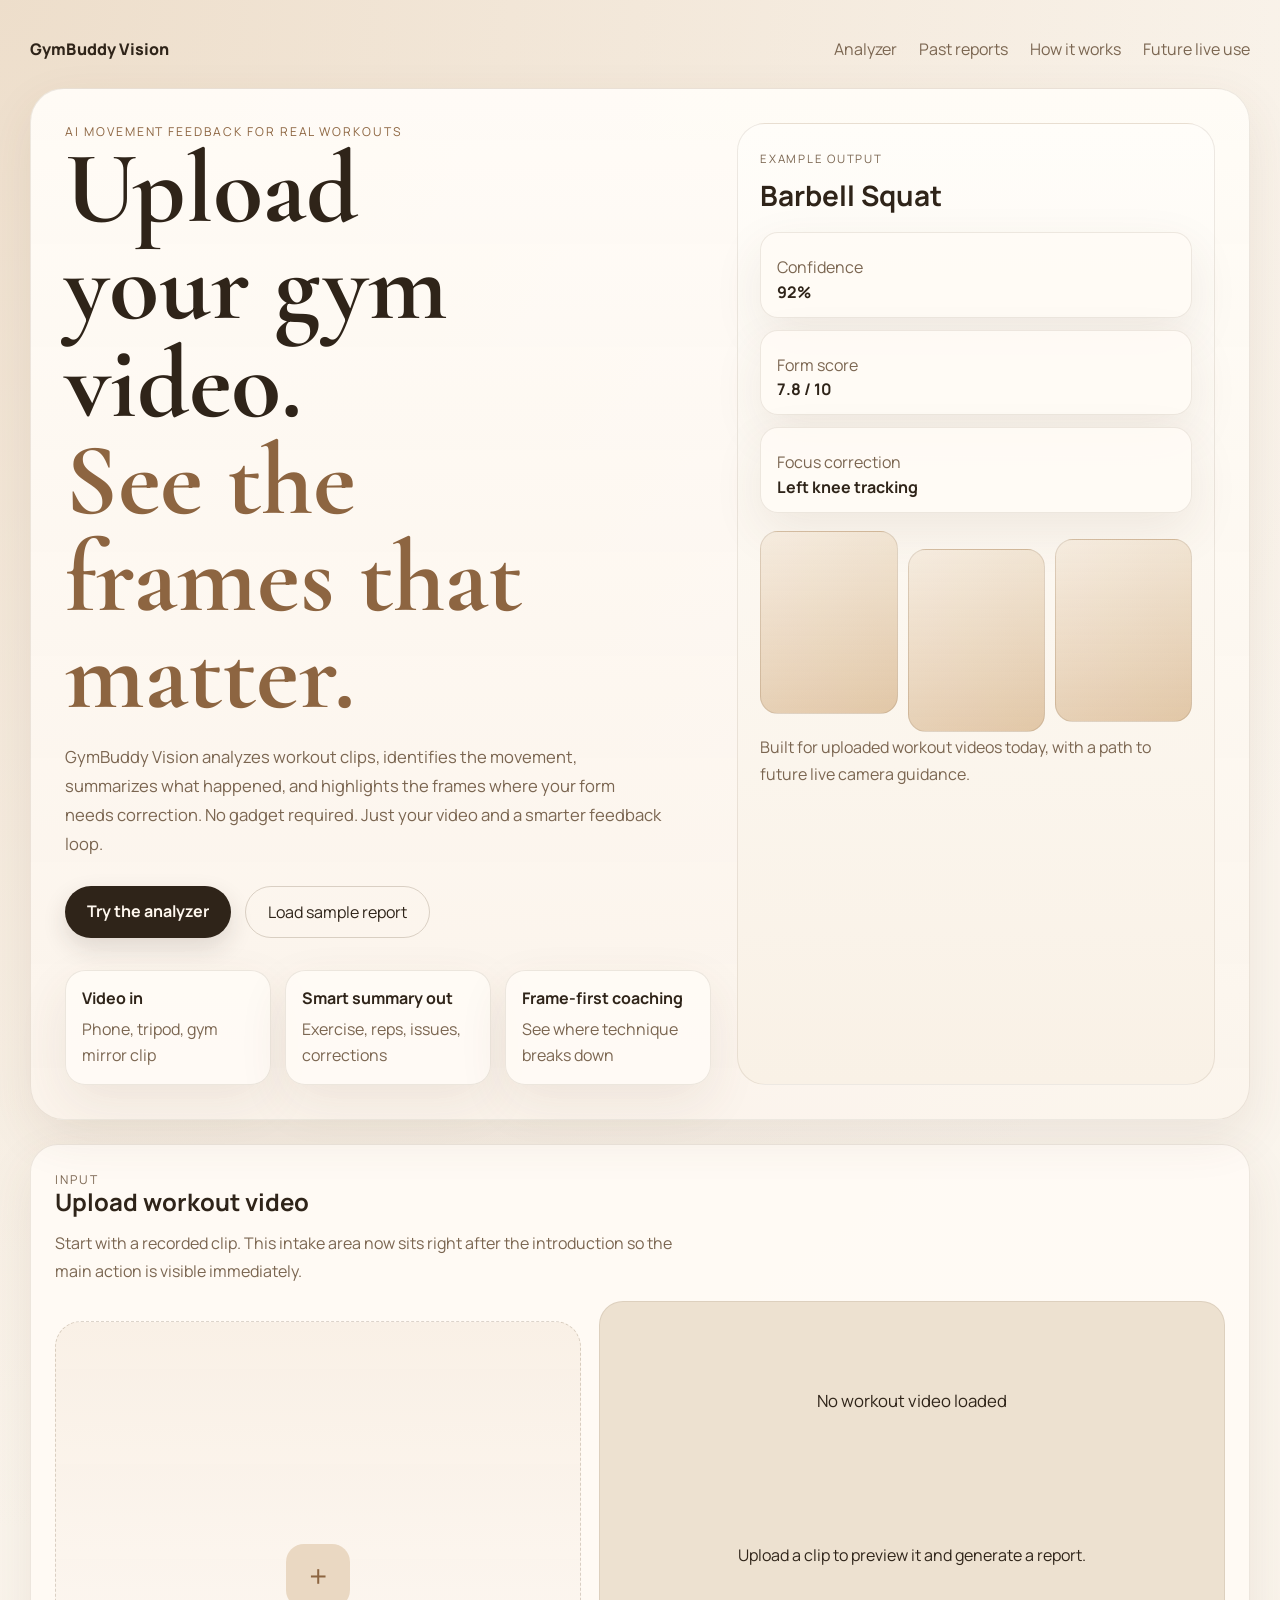
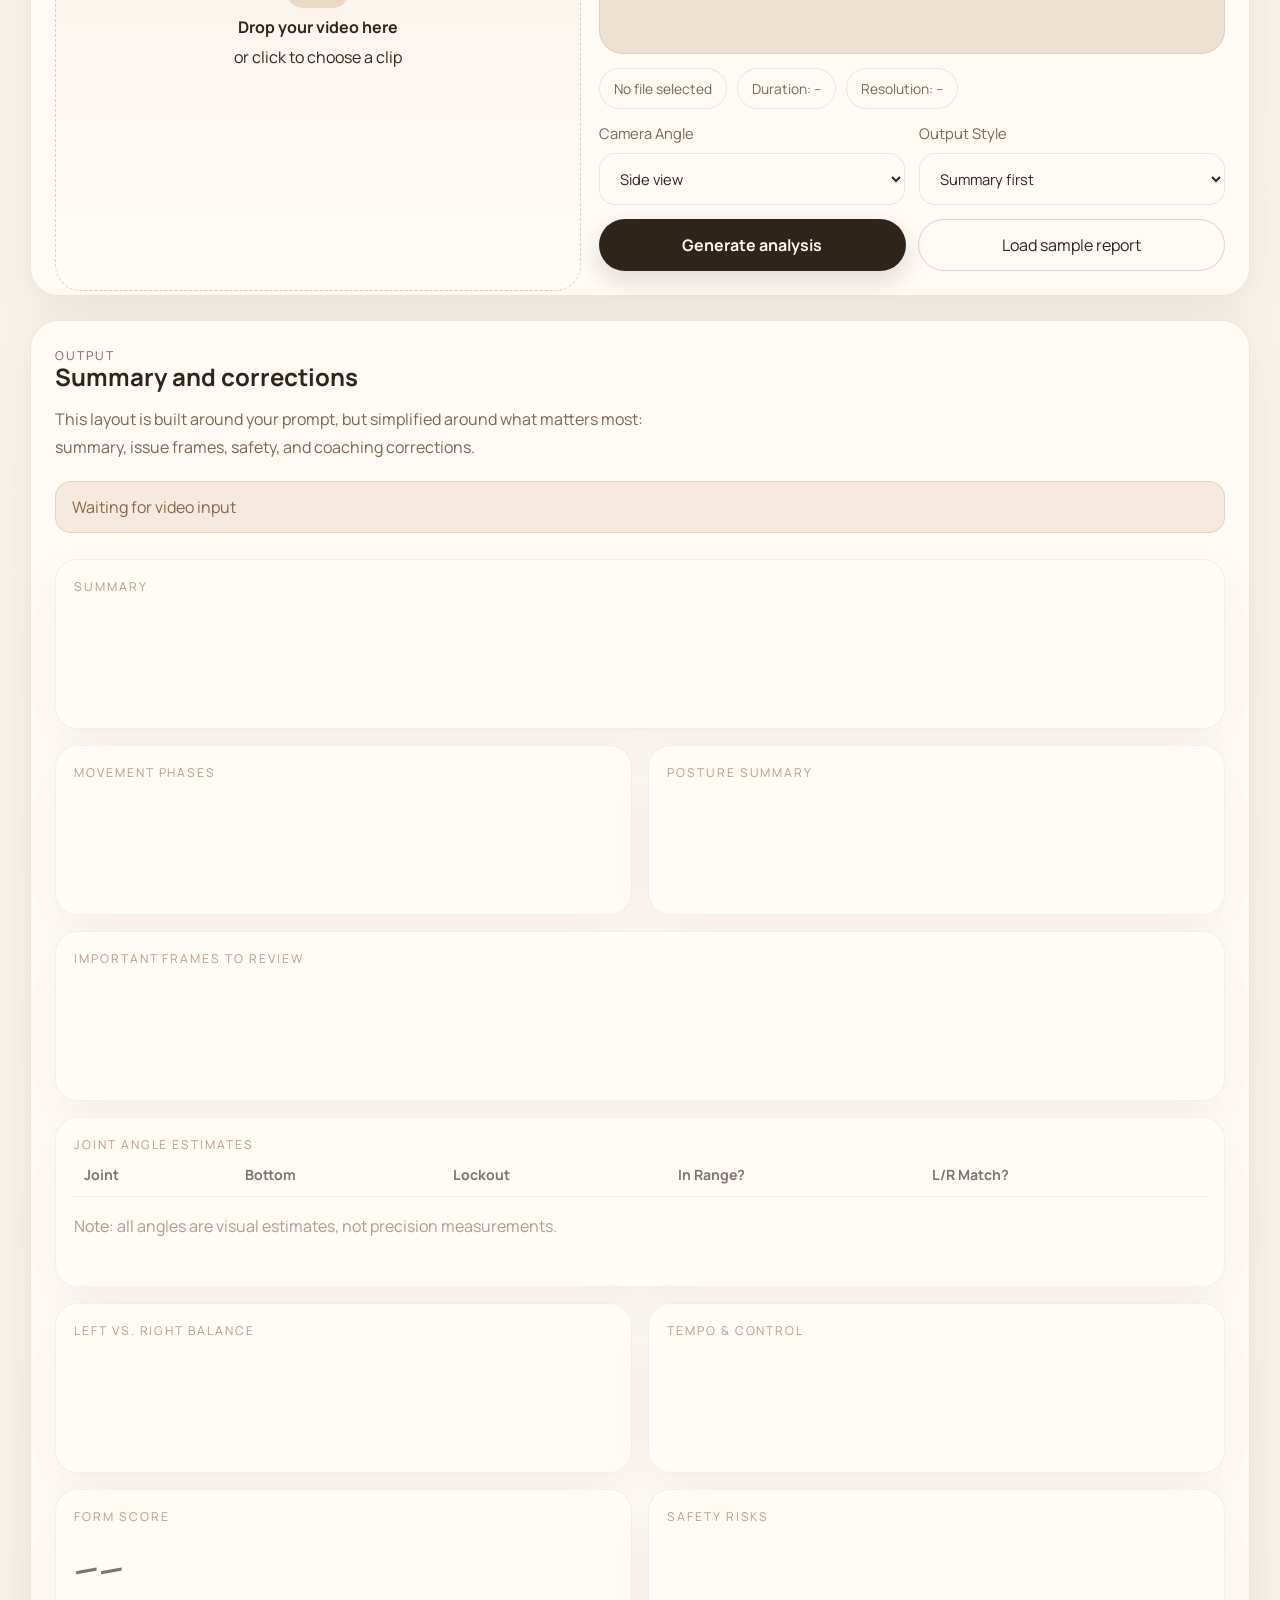
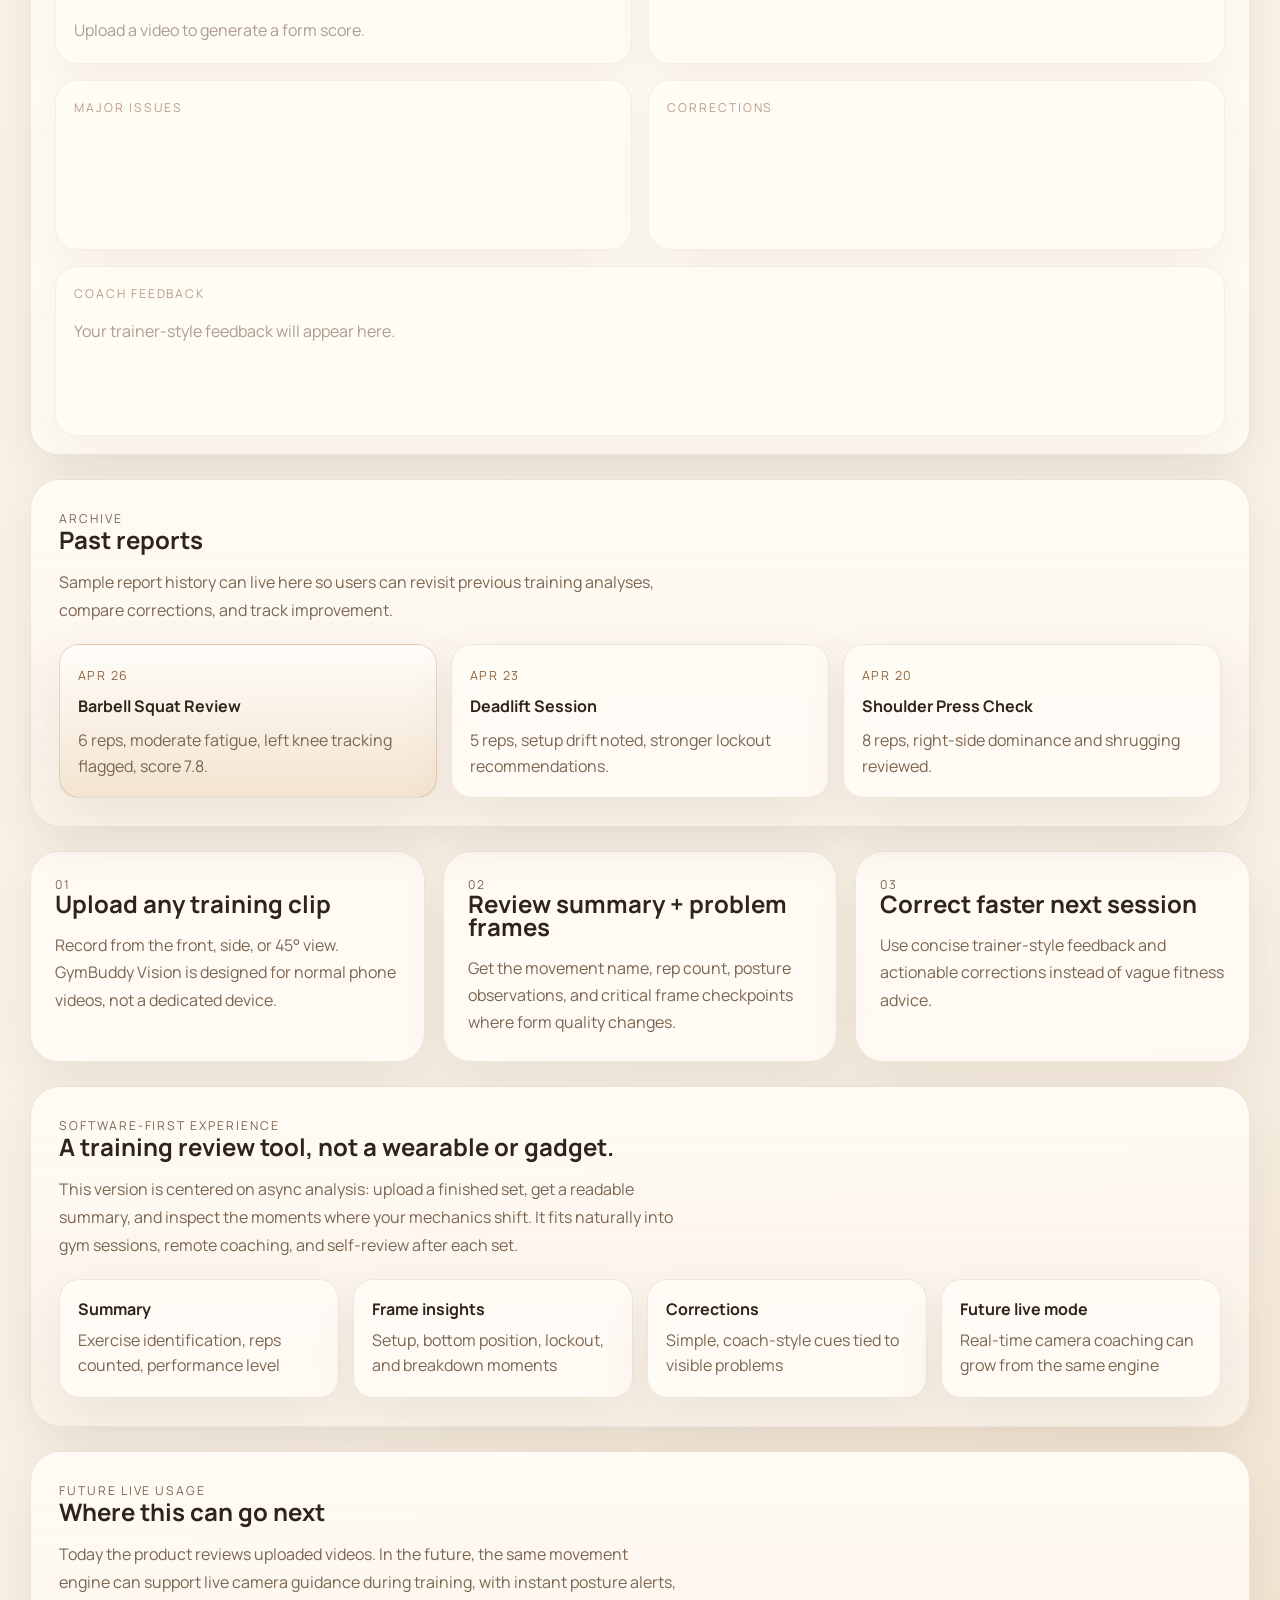
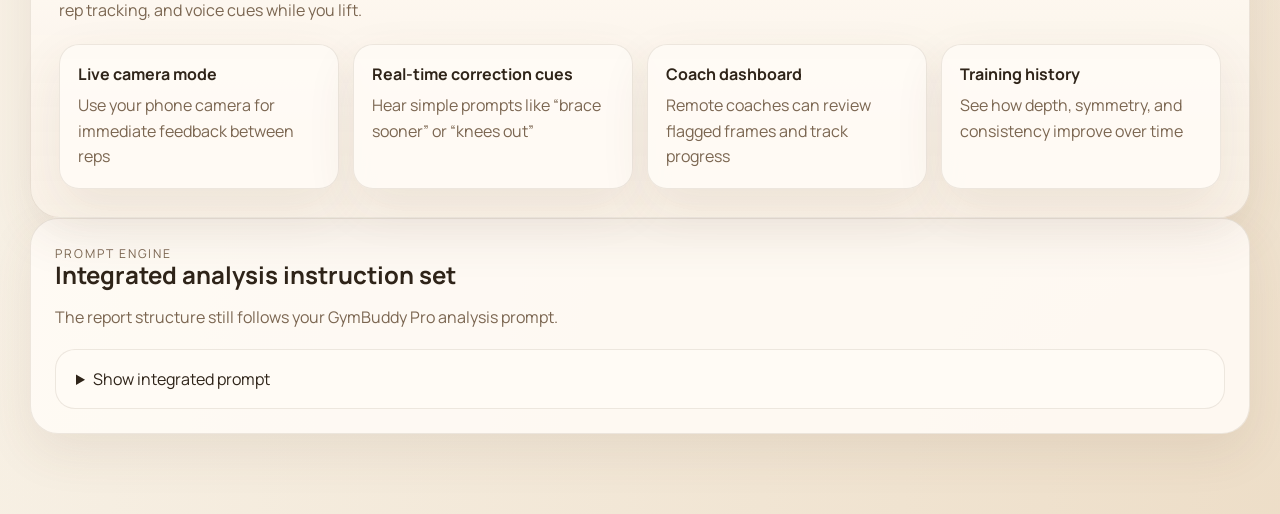
==== index.html @ aee78339 "Build GymBuddy Vision upload and analysis app" ====
<!DOCTYPE html>
<html lang="en">
  <head>
    <meta charset="UTF-8" />
    <meta name="viewport" content="width=device-width, initial-scale=1.0" />
    <title>GymBuddy Vision</title>
    <link rel="preconnect" href="https://fonts.googleapis.com" />
    <link rel="preconnect" href="https://fonts.gstatic.com" crossorigin />
    <link
      href="https://fonts.googleapis.com/css2?family=Manrope:wght@400;500;700;800&family=Cormorant+Garamond:wght@500;600;700&display=swap"
      rel="stylesheet"
    />
    <link rel="stylesheet" href="./styles.css" />
  </head>
  <body>
    <div class="site-shell">
      <header class="topbar">
        <div class="brand-mark">GymBuddy Vision</div>
        <nav class="topnav">
          <a href="#analyzer">Analyzer</a>
          <a href="#past-reports">Past reports</a>
          <a href="#how-it-works">How it works</a>
          <a href="#future-live">Future live use</a>
        </nav>
      </header>

      <main>
        <section class="hero">
          <div class="hero-copy">
            <p class="eyebrow">AI movement feedback for real workouts</p>
            <h1>
              Upload your gym video.
              <span>See the frames that matter.</span>
            </h1>
            <p class="hero-text">
              GymBuddy Vision analyzes workout clips, identifies the movement,
              summarizes what happened, and highlights the frames where your
              form needs correction. No gadget required. Just your video and a
              smarter feedback loop.
            </p>
            <div class="hero-actions">
              <a class="primary-link" href="#analyzer">Try the analyzer</a>
              <a class="secondary-button" id="load-demo" href="#past-reports">
                Load sample report
              </a>
            </div>
            <div class="hero-points">
              <div>
                <strong>Video in</strong>
                <span>Phone, tripod, gym mirror clip</span>
              </div>
              <div>
                <strong>Smart summary out</strong>
                <span>Exercise, reps, issues, corrections</span>
              </div>
              <div>
                <strong>Frame-first coaching</strong>
                <span>See where technique breaks down</span>
              </div>
            </div>
          </div>

          <aside class="hero-card">
            <div class="hero-card-head">
              <span>Example output</span>
              <strong id="hero-exercise">Barbell Squat</strong>
            </div>
            <div class="hero-stack">
              <article>
                <span>Confidence</span>
                <strong id="hero-confidence">92%</strong>
              </article>
              <article>
                <span>Form score</span>
                <strong>7.8 / 10</strong>
              </article>
              <article>
                <span>Focus correction</span>
                <strong>Left knee tracking</strong>
              </article>
            </div>
            <div class="hero-visual">
              <div class="visual-frame frame-a"></div>
              <div class="visual-frame frame-b"></div>
              <div class="visual-frame frame-c"></div>
            </div>
            <p class="hero-card-note">
              Built for uploaded workout videos today, with a path to future
              live camera guidance.
            </p>
          </aside>
        </section>

        <section class="analyzer-grid" id="analyzer">
          <section class="panel upload-panel">
            <div class="panel-heading">
              <p class="section-tag">Input</p>
              <h2>Upload workout video</h2>
              <p>
                Start with a recorded clip. This intake area now sits right
                after the introduction so the main action is visible
                immediately.
              </p>
            </div>

            <div class="intake-row">
              <label class="upload-dropzone" for="video-input">
                <input id="video-input" type="file" accept="video/*" />
                <span class="upload-icon">+</span>
                <strong>Drop your video here</strong>
                <span>or click to choose a clip</span>
              </label>

              <div class="intake-side">
                <div class="preview-shell">
                  <video id="video-preview" controls playsinline></video>
                  <div class="preview-empty" id="preview-empty">
                    <p>No workout video loaded</p>
                    <span>Upload a clip to preview it and generate a report.</span>
                  </div>
                </div>

                <div class="meta-strip" id="video-meta">
                  <span>No file selected</span>
                  <span>Duration: --</span>
                  <span>Resolution: --</span>
                </div>

                <div class="input-grid">
                  <label>
                    Camera Angle
                    <select id="camera-angle">
                      <option value="side">Side view</option>
                      <option value="front">Front view</option>
                      <option value="three-quarter">45° view</option>
                    </select>
                  </label>
                  <label>
                    Output Style
                    <select id="training-goal">
                      <option value="summary">Summary first</option>
                      <option value="correction">Correction focused</option>
                      <option value="coach">Coach feedback</option>
                      <option value="rehab">Safe movement review</option>
                    </select>
                  </label>
                </div>

                <div class="action-row">
                  <button id="analyze-btn" class="primary-button" type="button">
                    Generate analysis
                  </button>
                  <a class="secondary-button action-link" href="#past-reports" id="sample-report-btn">
                    Load sample report
                  </a>
                </div>
              </div>
            </div>
          </section>

          <section class="panel output-panel">
            <div class="panel-heading">
              <p class="section-tag">Output</p>
              <h2>Summary and corrections</h2>
              <p>
                This layout is built around your prompt, but simplified around
                what matters most: summary, issue frames, safety, and coaching
                corrections.
              </p>
            </div>

            <div class="status-strip" id="status-strip">
              Waiting for video input
            </div>

            <div class="report-grid">
              <article class="report-card report-summary">
                <div class="report-label">Summary</div>
                <pre id="report-summary" class="report-pre"></pre>
              </article>

              <article class="report-card">
                <div class="report-label">Movement Phases</div>
                <ul id="movement-phases" class="report-list"></ul>
              </article>

              <article class="report-card">
                <div class="report-label">Posture Summary</div>
                <ul id="posture-summary" class="report-list"></ul>
              </article>

              <article class="report-card wide-card">
                <div class="report-label">Important Frames to Review</div>
                <div class="frame-grid" id="frame-grid"></div>
              </article>

              <article class="report-card wide-card">
                <div class="report-label">Joint Angle Estimates</div>
                <div class="table-wrap">
                  <table>
                    <thead>
                      <tr>
                        <th>Joint</th>
                        <th>Bottom</th>
                        <th>Lockout</th>
                        <th>In Range?</th>
                        <th>L/R Match?</th>
                      </tr>
                    </thead>
                    <tbody id="angle-table"></tbody>
                  </table>
                </div>
                <p class="table-note">
                  Note: all angles are visual estimates, not precision
                  measurements.
                </p>
              </article>

              <article class="report-card">
                <div class="report-label">Left vs. Right Balance</div>
                <ul id="balance-list" class="report-list"></ul>
              </article>

              <article class="report-card">
                <div class="report-label">Tempo &amp; Control</div>
                <ul id="tempo-list" class="report-list"></ul>
              </article>

              <article class="report-card score-card">
                <div class="report-label">Form Score</div>
                <div class="score-value" id="form-score">--</div>
                <p id="form-score-note" class="score-note">
                  Upload a video to generate a form score.
                </p>
              </article>

              <article class="report-card">
                <div class="report-label">Safety Risks</div>
                <ul id="risk-list" class="report-list"></ul>
              </article>

              <article class="report-card">
                <div class="report-label">Major Issues</div>
                <ul id="issues-list" class="report-list"></ul>
              </article>

              <article class="report-card">
                <div class="report-label">Corrections</div>
                <ol id="corrections-list" class="report-list numbered"></ol>
              </article>

              <article class="report-card wide-card feedback-card">
                <div class="report-label">Coach Feedback</div>
                <p id="coach-feedback" class="coach-feedback">
                  Your trainer-style feedback will appear here.
                </p>
              </article>
            </div>
          </section>
        </section>

        <section class="past-reports-section" id="past-reports">
          <div class="panel-heading">
            <p class="section-tag">Archive</p>
            <h2>Past reports</h2>
            <p>
              Sample report history can live here so users can revisit previous
              training analyses, compare corrections, and track improvement.
            </p>
          </div>
          <div class="past-reports-grid">
            <article class="past-report-card active-report">
              <span>Apr 26</span>
              <strong>Barbell Squat Review</strong>
              <p>6 reps, moderate fatigue, left knee tracking flagged, score 7.8.</p>
            </article>
            <article class="past-report-card">
              <span>Apr 23</span>
              <strong>Deadlift Session</strong>
              <p>5 reps, setup drift noted, stronger lockout recommendations.</p>
            </article>
            <article class="past-report-card">
              <span>Apr 20</span>
              <strong>Shoulder Press Check</strong>
              <p>8 reps, right-side dominance and shrugging reviewed.</p>
            </article>
          </div>
        </section>

        <section class="feature-band" id="how-it-works">
          <article class="feature-card">
            <p class="section-tag">01</p>
            <h2>Upload any training clip</h2>
            <p>
              Record from the front, side, or 45° view. GymBuddy Vision is
              designed for normal phone videos, not a dedicated device.
            </p>
          </article>
          <article class="feature-card">
            <p class="section-tag">02</p>
            <h2>Review summary + problem frames</h2>
            <p>
              Get the movement name, rep count, posture observations, and
              critical frame checkpoints where form quality changes.
            </p>
          </article>
          <article class="feature-card">
            <p class="section-tag">03</p>
            <h2>Correct faster next session</h2>
            <p>
              Use concise trainer-style feedback and actionable corrections
              instead of vague fitness advice.
            </p>
          </article>
        </section>

        <section class="story-section">
          <div class="story-copy">
            <p class="eyebrow">Software-first experience</p>
            <h2>A training review tool, not a wearable or gadget.</h2>
            <p>
              This version is centered on async analysis: upload a finished set,
              get a readable summary, and inspect the moments where your
              mechanics shift. It fits naturally into gym sessions, remote
              coaching, and self-review after each set.
            </p>
          </div>
          <div class="story-grid">
            <article>
              <strong>Summary</strong>
              <span>Exercise identification, reps counted, performance level</span>
            </article>
            <article>
              <strong>Frame insights</strong>
              <span>Setup, bottom position, lockout, and breakdown moments</span>
            </article>
            <article>
              <strong>Corrections</strong>
              <span>Simple, coach-style cues tied to visible problems</span>
            </article>
            <article>
              <strong>Future live mode</strong>
              <span>Real-time camera coaching can grow from the same engine</span>
            </article>
          </div>
        </section>

        <section class="future-section" id="future-live">
          <div class="future-copy">
            <p class="eyebrow">Future live usage</p>
            <h2>Where this can go next</h2>
            <p>
              Today the product reviews uploaded videos. In the future, the same
              movement engine can support live camera guidance during training,
              with instant posture alerts, rep tracking, and voice cues while
              you lift.
            </p>
          </div>
          <div class="future-grid">
            <article>
              <strong>Live camera mode</strong>
              <span>Use your phone camera for immediate feedback between reps</span>
            </article>
            <article>
              <strong>Real-time correction cues</strong>
              <span>Hear simple prompts like “brace sooner” or “knees out”</span>
            </article>
            <article>
              <strong>Coach dashboard</strong>
              <span>Remote coaches can review flagged frames and track progress</span>
            </article>
            <article>
              <strong>Training history</strong>
              <span>See how depth, symmetry, and consistency improve over time</span>
            </article>
          </div>
        </section>

        <section class="prompt-panel">
          <div class="panel-heading">
            <p class="section-tag">Prompt Engine</p>
            <h2>Integrated analysis instruction set</h2>
            <p>
              The report structure still follows your GymBuddy Pro analysis
              prompt.
            </p>
          </div>
          <details>
            <summary>Show integrated prompt</summary>
            <pre id="prompt-display" class="prompt-display"></pre>
          </details>
        </section>
      </main>
    </div>

    <script src="./app.js"></script>
  </body>
</html>
---- styles.css ----
:root {
  --bg: #f7f0e4;
  --bg-soft: #fdf8f1;
  --panel: rgba(255, 251, 245, 0.9);
  --panel-strong: #fffaf4;
  --line: rgba(111, 87, 61, 0.12);
  --line-strong: rgba(111, 87, 61, 0.24);
  --text: #2f2419;
  --muted: #7b6651;
  --accent: #c08b5c;
  --accent-soft: #ead8c2;
  --accent-deep: #8d6541;
  --shadow: 0 18px 50px rgba(95, 72, 48, 0.09);
}

* {
  box-sizing: border-box;
}

html {
  scroll-behavior: smooth;
}

body {
  margin: 0;
  min-height: 100vh;
  font-family: "Manrope", "Segoe UI", sans-serif;
  color: var(--text);
  background:
    radial-gradient(circle at top left, rgba(234, 216, 194, 0.8), transparent 28%),
    radial-gradient(circle at bottom right, rgba(233, 214, 188, 0.7), transparent 24%),
    linear-gradient(180deg, #fbf6ef 0%, #f7f0e4 100%);
}

a,
button,
input,
select {
  font: inherit;
}

.site-shell {
  width: min(1220px, calc(100% - 32px));
  margin: 0 auto;
  padding: 24px 0 80px;
}

.topbar {
  display: flex;
  justify-content: space-between;
  align-items: center;
  gap: 20px;
  padding: 14px 0 28px;
}

.brand-mark {
  font-weight: 800;
  letter-spacing: 0.01em;
}

.topnav {
  display: flex;
  gap: 22px;
  flex-wrap: wrap;
}

.topnav a {
  text-decoration: none;
  color: var(--muted);
  transition: color 180ms ease, transform 180ms ease;
}

.topnav a:hover {
  color: var(--text);
  transform: translateY(-1px);
}

.hero {
  display: grid;
  grid-template-columns: 1.15fr 0.85fr;
  gap: 26px;
  padding: 34px;
  border: 1px solid var(--line);
  border-radius: 34px;
  background: linear-gradient(180deg, rgba(255, 252, 247, 0.96), rgba(251, 244, 236, 0.92));
  box-shadow: var(--shadow);
  animation: riseIn 700ms ease both;
}

.eyebrow,
.section-tag,
.report-label {
  margin: 0;
  text-transform: uppercase;
  letter-spacing: 0.16em;
  font-size: 0.76rem;
  color: var(--accent-deep);
}

.hero h1,
.panel-heading h2,
.story-copy h2,
.future-copy h2,
.feature-card h2 {
  margin: 0;
  line-height: 0.95;
}

.hero h1 {
  font-family: "Cormorant Garamond", Georgia, serif;
  font-size: clamp(3.2rem, 8vw, 6.4rem);
  max-width: 10ch;
}

.hero h1 span {
  display: block;
  color: var(--accent-deep);
}

.hero-text,
.panel-heading p,
.story-copy p,
.future-copy p,
.feature-card p,
.hero-card-note,
.score-note,
.table-note,
.coach-feedback,
.report-pre,
.report-list,
.past-report-card p {
  color: var(--muted);
}

.hero-text {
  max-width: 60ch;
  font-size: 1.04rem;
  line-height: 1.75;
  margin-top: 18px;
}

.hero-actions {
  display: flex;
  flex-wrap: wrap;
  gap: 14px;
  margin-top: 28px;
}

.primary-link,
.primary-button,
.secondary-button {
  border-radius: 999px;
  transition: transform 180ms ease, box-shadow 180ms ease, border-color 180ms ease, background 180ms ease;
}

.primary-link,
.primary-button {
  background: var(--text);
  color: #fff8ef;
  border: none;
  text-decoration: none;
  box-shadow: 0 10px 24px rgba(47, 36, 25, 0.14);
}

.primary-link {
  padding: 14px 22px;
  font-weight: 700;
}

.primary-button {
  width: 100%;
  padding: 15px 18px;
  font-weight: 700;
  cursor: pointer;
}

.secondary-button {
  display: inline-flex;
  align-items: center;
  justify-content: center;
  padding: 14px 22px;
  border: 1px solid var(--line-strong);
  background: transparent;
  color: var(--text);
  cursor: pointer;
  text-decoration: none;
}

.primary-link:hover,
.primary-button:hover,
.secondary-button:hover {
  transform: translateY(-2px);
}

.hero-points {
  display: grid;
  grid-template-columns: repeat(3, minmax(0, 1fr));
  gap: 14px;
  margin-top: 32px;
}

.hero-points div,
.hero-stack article,
.feature-card,
.story-grid article,
.future-grid article,
.report-card,
.panel,
.prompt-panel,
.past-report-card {
  border: 1px solid var(--line);
  background: var(--panel);
  box-shadow: var(--shadow);
}

.hero-points div {
  padding: 16px;
  border-radius: 20px;
}

.hero-points strong,
.hero-stack strong,
.story-grid strong,
.future-grid strong,
.past-report-card strong {
  display: block;
}

.hero-points span,
.hero-stack span,
.story-grid span,
.future-grid span {
  display: block;
  margin-top: 8px;
  color: var(--muted);
  line-height: 1.6;
}

.hero-card {
  padding: 22px;
  border: 1px solid var(--line);
  border-radius: 28px;
  background: linear-gradient(180deg, #fffdf9, #f9f1e6);
}

.hero-card-head span {
  color: var(--muted);
  text-transform: uppercase;
  letter-spacing: 0.15em;
  font-size: 0.72rem;
}

.hero-card-head strong {
  display: block;
  margin-top: 8px;
  font-size: 1.75rem;
}

.hero-stack {
  display: grid;
  gap: 12px;
  margin-top: 18px;
}

.hero-stack article {
  padding: 14px 16px;
  border-radius: 18px;
}

.hero-visual {
  margin-top: 18px;
  display: grid;
  grid-template-columns: repeat(3, 1fr);
  gap: 10px;
}

.visual-frame {
  aspect-ratio: 3 / 4;
  border-radius: 18px;
  border: 1px solid rgba(111, 87, 61, 0.16);
  background:
    linear-gradient(180deg, rgba(255, 255, 255, 0.2), rgba(192, 139, 92, 0.12)),
    linear-gradient(135deg, #f3e7d7, #e6cfb1);
}

.frame-b {
  transform: translateY(18px);
}

.frame-c {
  transform: translateY(8px);
}

.hero-card-note {
  margin: 20px 0 0;
  line-height: 1.7;
}

.feature-band,
.story-section,
.analyzer-grid,
.future-section,
.past-reports-section {
  margin-top: 24px;
}

.feature-band {
  display: grid;
  grid-template-columns: repeat(3, 1fr);
  gap: 18px;
}

.feature-card {
  padding: 24px;
  border-radius: 28px;
}

.feature-card p:last-child {
  line-height: 1.7;
  margin-bottom: 0;
}

.story-section,
.future-section,
.past-reports-section {
  padding: 28px;
  border: 1px solid var(--line);
  border-radius: 30px;
  background: linear-gradient(180deg, rgba(255, 251, 245, 0.96), rgba(250, 242, 232, 0.9));
  box-shadow: var(--shadow);
  animation: riseIn 850ms ease both;
}

.story-copy p,
.future-copy p,
.panel-heading p {
  max-width: 62ch;
  line-height: 1.75;
}

.story-grid,
.future-grid,
.past-reports-grid {
  margin-top: 20px;
  display: grid;
  grid-template-columns: repeat(4, 1fr);
  gap: 14px;
}

.past-reports-grid {
  grid-template-columns: repeat(3, 1fr);
}

.story-grid article,
.future-grid article,
.past-report-card {
  padding: 18px;
  border-radius: 20px;
  transition: transform 220ms ease, border-color 220ms ease, background 220ms ease;
}

.analyzer-grid {
  display: grid;
  grid-template-columns: 1fr;
  gap: 24px;
}

.panel,
.prompt-panel {
  padding: 24px;
  border-radius: 28px;
  transition: transform 220ms ease, box-shadow 220ms ease, border-color 220ms ease;
}

.panel:hover,
.prompt-panel:hover,
.feature-card:hover,
.report-card:hover,
.past-report-card:hover {
  transform: translateY(-4px);
}

.intake-row {
  display: grid;
  grid-template-columns: 1.05fr 1.25fr;
  gap: 18px;
  align-items: stretch;
}

.intake-side {
  display: grid;
  gap: 14px;
}

.upload-dropzone {
  margin-top: 20px;
  min-height: 100%;
  border: 1px dashed var(--line-strong);
  border-radius: 26px;
  display: flex;
  flex-direction: column;
  align-items: center;
  justify-content: center;
  text-align: center;
  gap: 8px;
  background: linear-gradient(180deg, rgba(234, 216, 194, 0.28), rgba(255, 255, 255, 0.3));
  cursor: pointer;
  transition: transform 220ms ease, border-color 220ms ease, background 220ms ease;
}

.upload-dropzone:hover {
  transform: translateY(-3px);
  border-color: rgba(141, 101, 65, 0.34);
  background: linear-gradient(180deg, rgba(234, 216, 194, 0.42), rgba(255, 255, 255, 0.45));
}

.upload-dropzone input {
  display: none;
}

.upload-icon {
  display: grid;
  place-items: center;
  width: 64px;
  height: 64px;
  border-radius: 18px;
  background: var(--accent-soft);
  color: var(--accent-deep);
  font-size: 2rem;
}

.preview-shell {
  position: relative;
  aspect-ratio: 16 / 9;
  border-radius: 24px;
  overflow: hidden;
  border: 1px solid var(--line);
  background: #ede1d0;
}

#video-preview,
.preview-empty {
  width: 100%;
  height: 100%;
}

#video-preview {
  display: none;
  object-fit: cover;
}

.preview-empty {
  display: grid;
  place-items: center;
  padding: 20px;
  text-align: center;
}

.preview-empty p {
  margin: 0;
  font-size: 1.05rem;
}

.meta-strip {
  display: flex;
  flex-wrap: wrap;
  gap: 10px;
}

.meta-strip span {
  padding: 10px 14px;
  border-radius: 999px;
  border: 1px solid var(--line);
  background: var(--panel-strong);
  color: var(--muted);
  font-size: 0.86rem;
}

.input-grid {
  display: grid;
  grid-template-columns: repeat(2, 1fr);
  gap: 14px;
}

.input-grid label {
  display: grid;
  gap: 10px;
  color: var(--muted);
  font-size: 0.92rem;
}

.input-grid select {
  padding: 14px 16px;
  border-radius: 16px;
  border: 1px solid var(--line);
  background: var(--panel-strong);
  color: var(--text);
}

.action-row {
  display: grid;
  grid-template-columns: 1fr 1fr;
  gap: 12px;
  align-items: stretch;
}

.action-link {
  min-height: 100%;
}

.status-strip {
  margin-top: 20px;
  padding: 14px 16px;
  border-radius: 16px;
  border: 1px solid rgba(192, 139, 92, 0.24);
  background: rgba(234, 216, 194, 0.46);
  color: var(--accent-deep);
  transition: background 220ms ease, transform 220ms ease, opacity 220ms ease;
}

.status-strip.is-busy {
  background: rgba(192, 139, 92, 0.16);
}

.report-grid {
  margin-top: 20px;
  display: grid;
  grid-template-columns: repeat(2, minmax(0, 1fr));
  gap: 16px;
  transition: opacity 220ms ease, transform 220ms ease;
}

.output-panel.is-refreshing .report-grid {
  opacity: 0.62;
  transform: translateY(6px);
}

.report-card {
  min-height: 170px;
  padding: 18px;
  border-radius: 22px;
}

.report-summary,
.wide-card {
  grid-column: 1 / -1;
}

.report-pre {
  margin: 0;
  white-space: pre-wrap;
  line-height: 1.7;
}

.report-list {
  margin: 0;
  padding-left: 18px;
  line-height: 1.7;
}

.frame-grid {
  display: grid;
  grid-template-columns: repeat(3, 1fr);
  gap: 12px;
}

.frame-item {
  padding: 14px;
  border-radius: 18px;
  border: 1px solid var(--line);
  background: linear-gradient(180deg, #fffaf4, #f4e6d4);
  transition: transform 180ms ease, border-color 180ms ease;
}

.frame-item:hover {
  transform: translateY(-3px);
  border-color: rgba(141, 101, 65, 0.28);
}

.frame-item strong {
  display: block;
}

.frame-preview {
  display: block;
  width: 100%;
  aspect-ratio: 4 / 3;
  object-fit: cover;
  border-radius: 14px;
  margin: 12px 0 10px;
  border: 1px solid var(--line);
}

.frame-item span {
  display: block;
  margin-top: 6px;
  color: var(--muted);
  line-height: 1.55;
}

.table-wrap {
  overflow-x: auto;
}

table {
  width: 100%;
  min-width: 620px;
  border-collapse: collapse;
}

th,
td {
  padding: 12px 10px;
  text-align: left;
  border-bottom: 1px solid var(--line);
}

th {
  color: var(--text);
  font-size: 0.88rem;
}

td {
  color: var(--muted);
}

.score-card {
  display: flex;
  flex-direction: column;
  justify-content: center;
}

.score-value {
  font-family: "Cormorant Garamond", Georgia, serif;
  font-size: clamp(3rem, 6vw, 4.8rem);
  line-height: 1;
}

.past-report-card span {
  color: var(--accent-deep);
  font-size: 0.78rem;
  text-transform: uppercase;
  letter-spacing: 0.12em;
}

.past-report-card strong {
  margin-top: 10px;
}

.past-report-card p {
  margin: 10px 0 0;
  line-height: 1.65;
}

.active-report {
  background: linear-gradient(180deg, #fffdf9, #f3e4d0);
  border-color: rgba(141, 101, 65, 0.22);
}

.coach-feedback,
.table-note,
.score-note {
  margin-bottom: 0;
  line-height: 1.7;
}

details {
  margin-top: 18px;
  border: 1px solid var(--line);
  border-radius: 20px;
  background: var(--panel);
  overflow: hidden;
}

summary {
  cursor: pointer;
  padding: 18px 20px;
}

.prompt-display {
  margin: 0;
  padding: 0 20px 20px;
  white-space: pre-wrap;
  line-height: 1.7;
  color: var(--muted);
}

@keyframes riseIn {
  from {
    opacity: 0;
    transform: translateY(22px);
  }
  to {
    opacity: 1;
    transform: translateY(0);
  }
}

@media (max-width: 1080px) {
  .hero,
  .feature-band,
  .story-grid,
  .future-grid,
  .past-reports-grid,
  .intake-row {
    grid-template-columns: 1fr;
  }

  .hero-points {
    grid-template-columns: 1fr;
  }
}

@media (max-width: 760px) {
  .site-shell {
    width: min(100% - 20px, 1220px);
  }

  .topbar {
    flex-direction: column;
    align-items: flex-start;
  }

  .hero,
  .story-section,
  .future-section,
  .past-reports-section,
  .panel,
  .prompt-panel,
  .feature-card {
    padding: 20px;
    border-radius: 22px;
  }

  .hero h1 {
    font-size: clamp(2.6rem, 14vw, 4.2rem);
  }

  .input-grid,
  .report-grid,
  .frame-grid,
  .action-row {
    grid-template-columns: 1fr;
  }
}
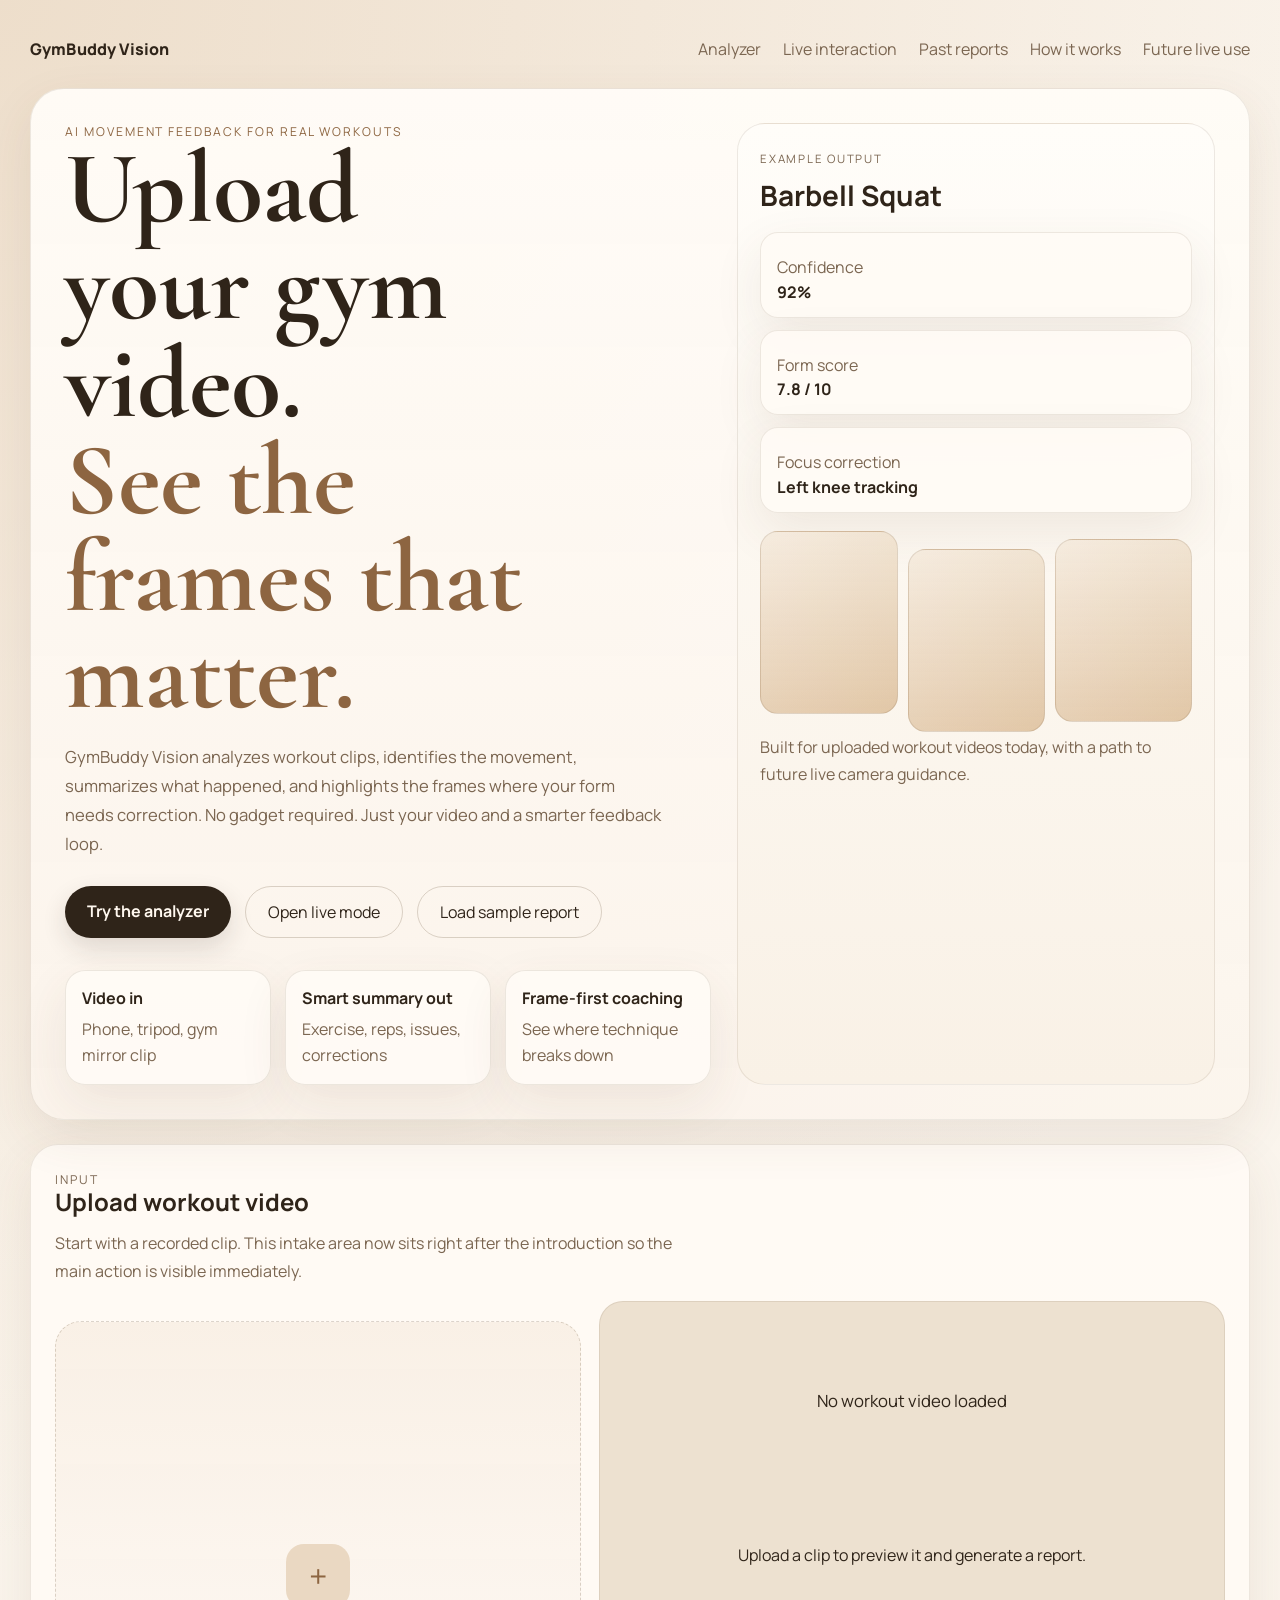
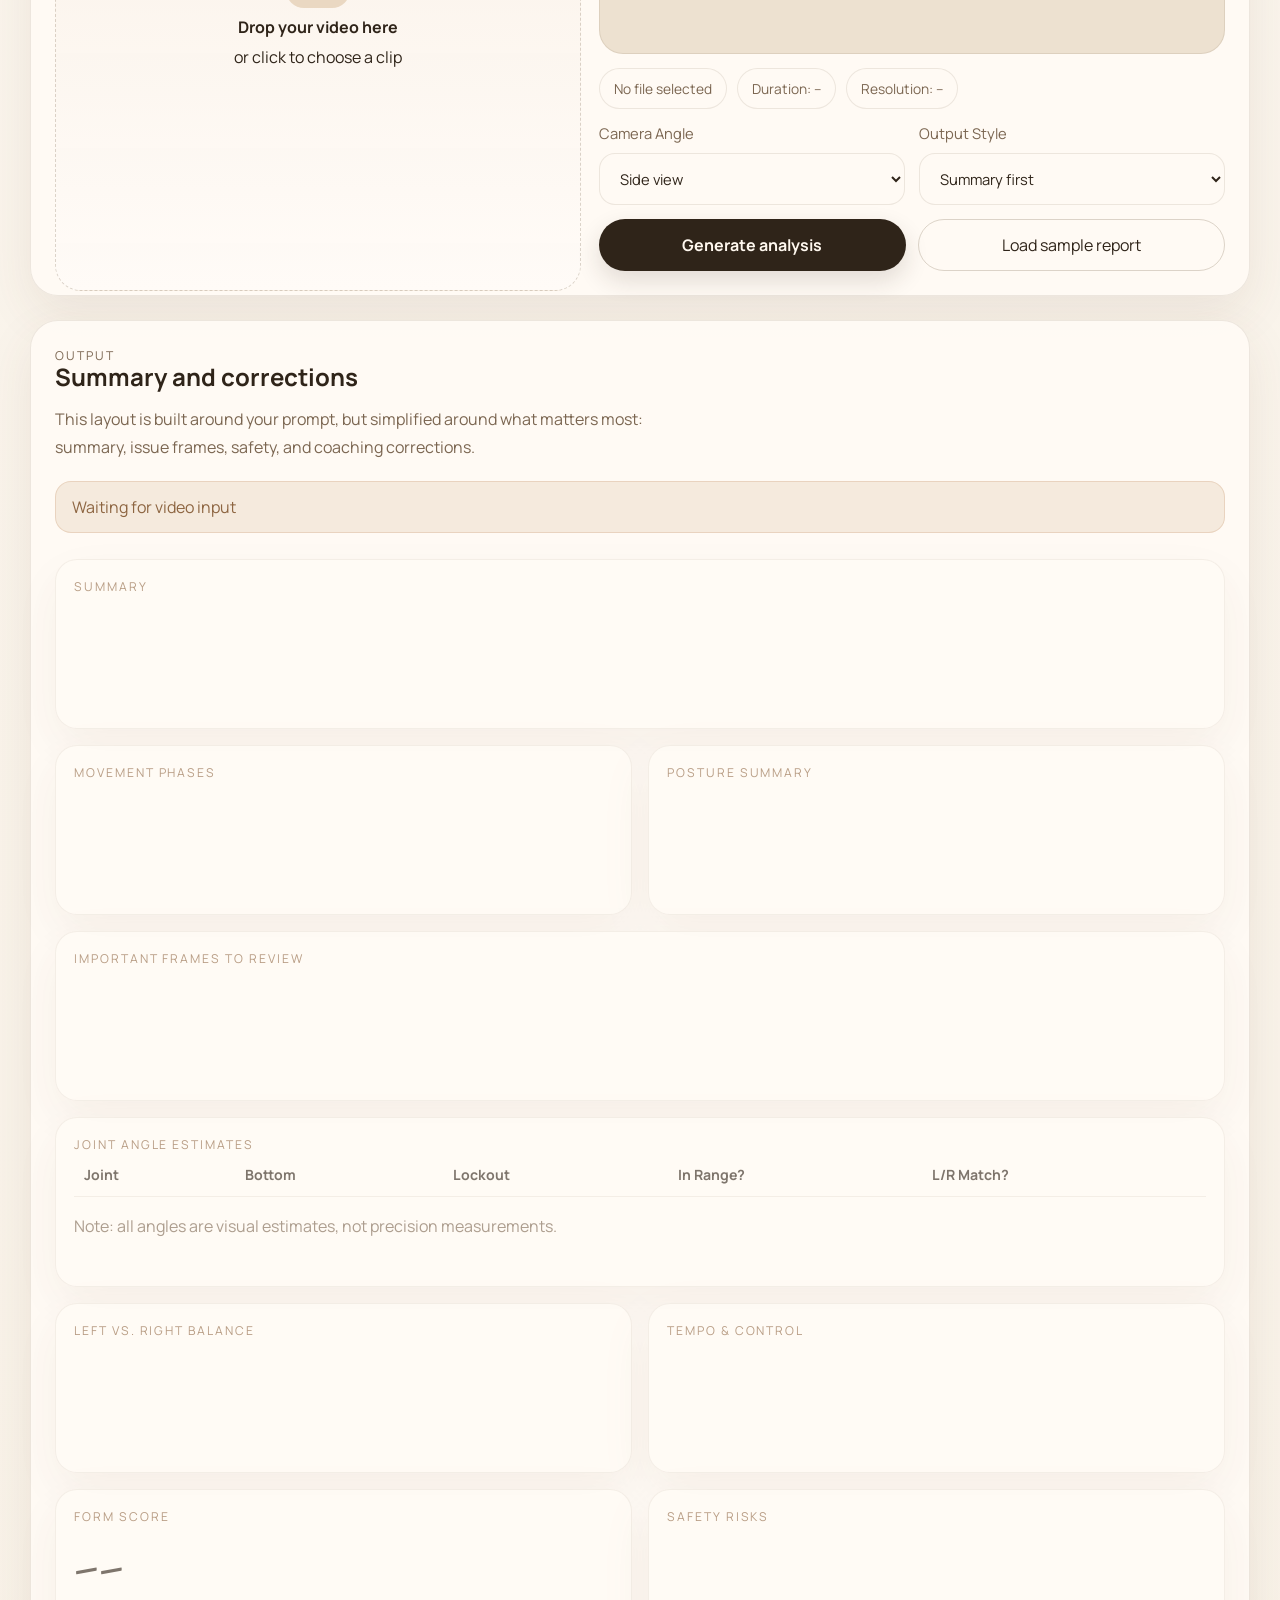
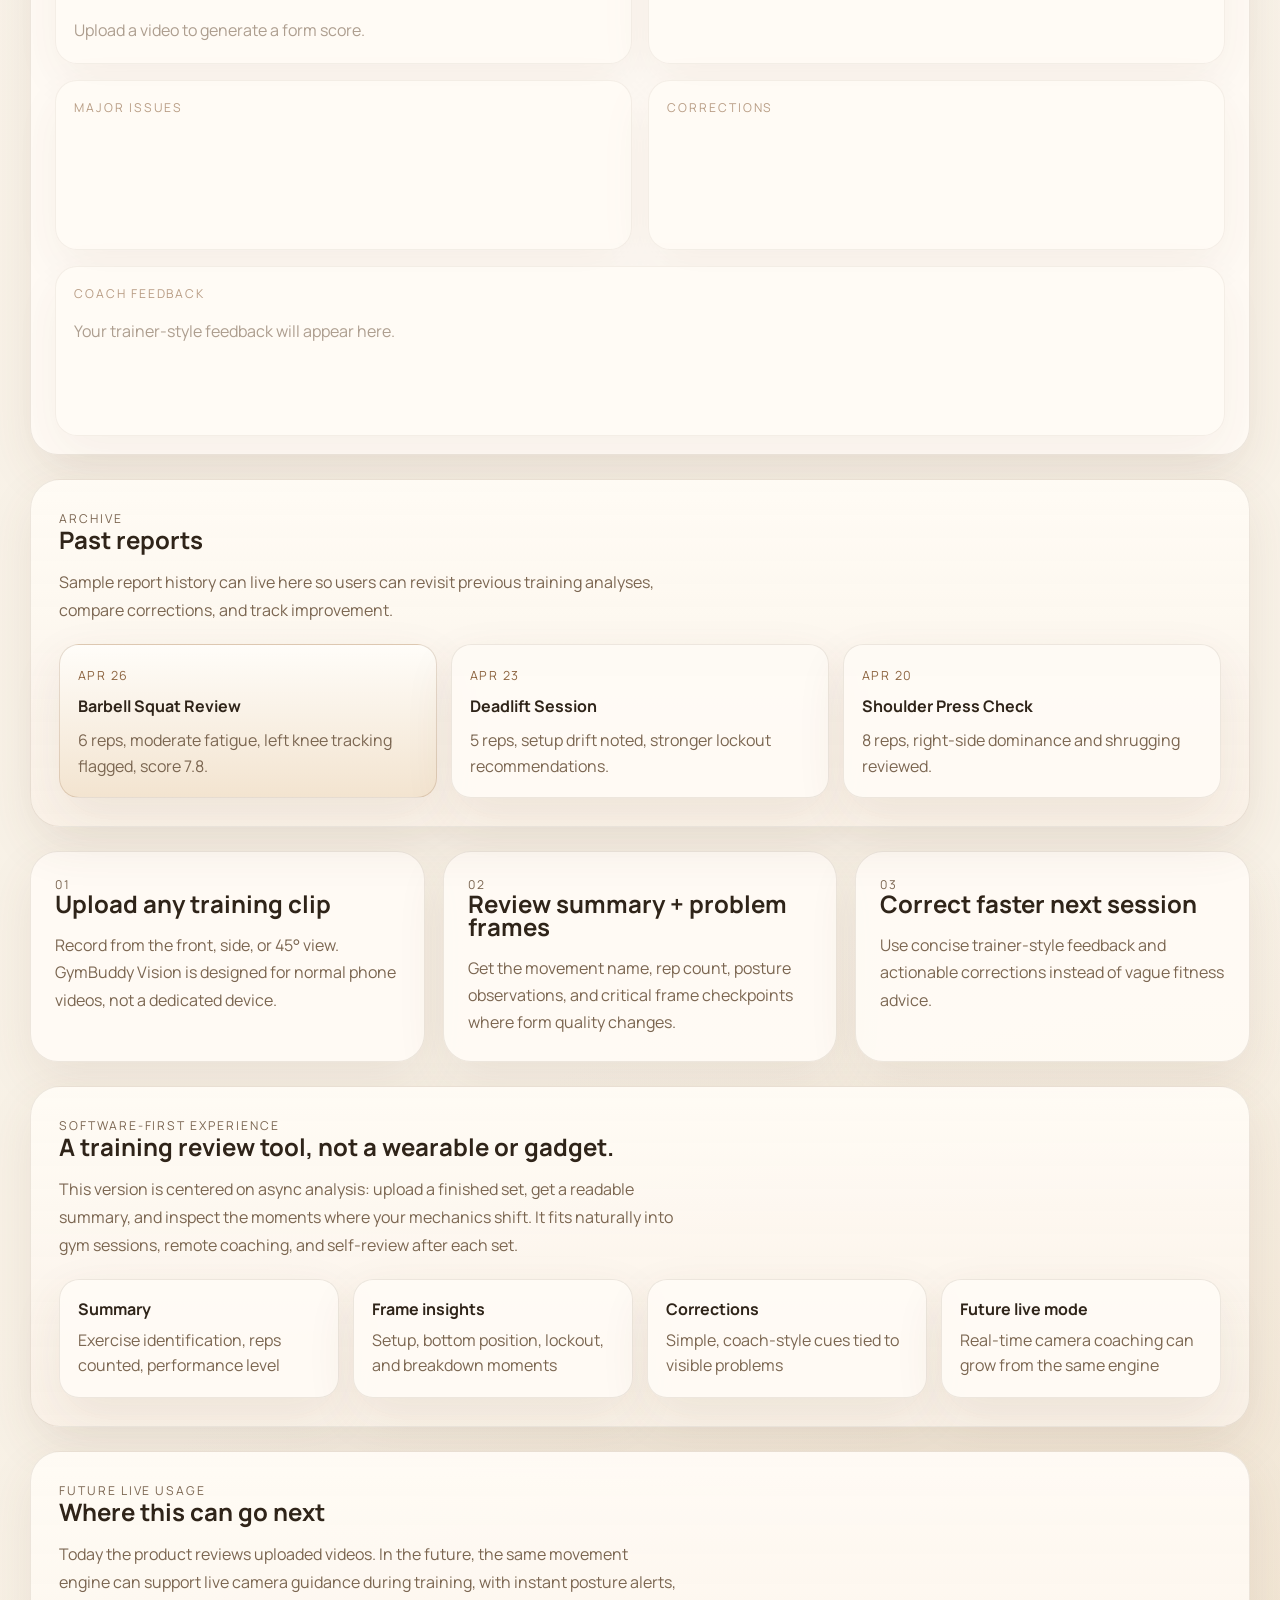
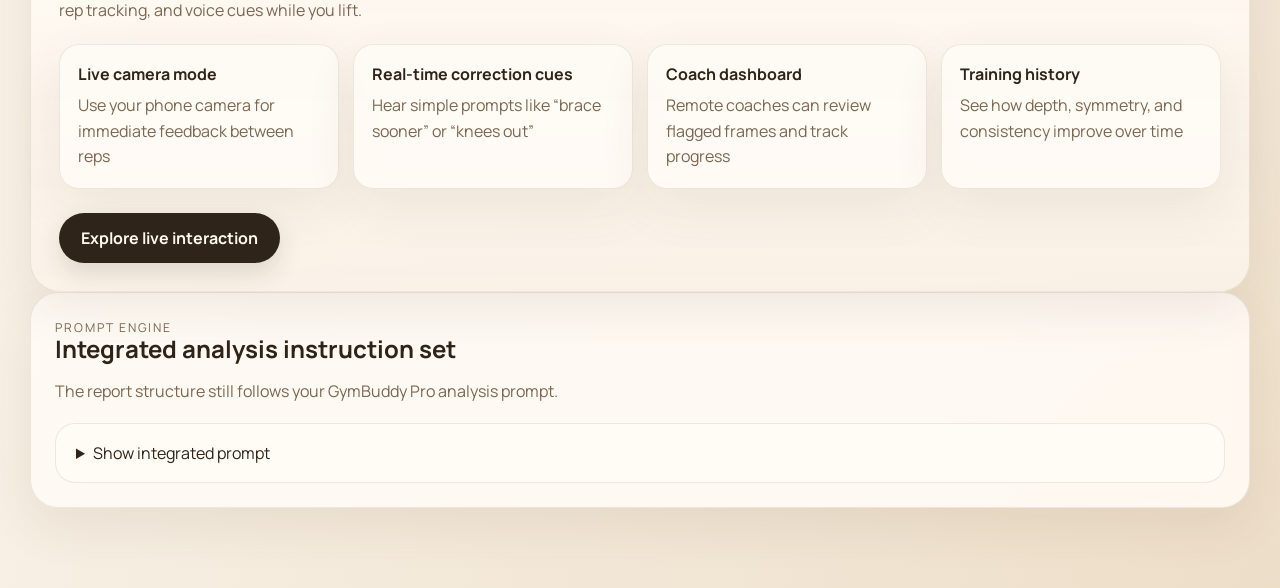
==== commit 061ac4a1: "included live intraction" ====
--- a/index.html
+++ b/index.html
@@ -18,6 +18,7 @@
         <div class="brand-mark">GymBuddy Vision</div>
         <nav class="topnav">
           <a href="#analyzer">Analyzer</a>
+          <a href="./live.html">Live interaction</a>
           <a href="#past-reports">Past reports</a>
           <a href="#how-it-works">How it works</a>
           <a href="#future-live">Future live use</a>
@@ -40,6 +41,7 @@
             </p>
             <div class="hero-actions">
               <a class="primary-link" href="#analyzer">Try the analyzer</a>
+              <a class="secondary-button" href="./live.html">Open live mode</a>
               <a class="secondary-button" id="load-demo" href="#past-reports">
                 Load sample report
               </a>
@@ -374,6 +376,9 @@
               <span>See how depth, symmetry, and consistency improve over time</span>
             </article>
           </div>
+          <div class="hero-actions future-actions">
+            <a class="primary-link" href="./live.html">Explore live interaction</a>
+          </div>
         </section>
 
         <section class="prompt-panel">
--- a/styles.css
+++ b/styles.css
@@ -10,6 +10,10 @@
   --accent: #c08b5c;
   --accent-soft: #ead8c2;
   --accent-deep: #8d6541;
+  --clinical: #24324d;
+  --clinical-soft: #31405d;
+  --signal: #40d3a8;
+  --signal-soft: rgba(64, 211, 168, 0.16);
   --shadow: 0 18px 50px rgba(95, 72, 48, 0.09);
 }
 
@@ -294,6 +298,10 @@
 .hero-card-note {
   margin: 20px 0 0;
   line-height: 1.7;
+}
+
+.future-actions {
+  margin-top: 24px;
 }
 
 .feature-band,
@@ -630,6 +638,196 @@
   justify-content: center;
 }
 
+.live-hero {
+  align-items: start;
+}
+
+.live-session-bar {
+  display: flex;
+  flex-wrap: wrap;
+  gap: 10px;
+  margin: 0 0 18px;
+}
+
+.session-pill {
+  padding: 10px 14px;
+  border-radius: 999px;
+  border: 1px solid rgba(36, 50, 77, 0.12);
+  background: rgba(255, 250, 244, 0.9);
+  color: var(--clinical);
+  font-size: 0.84rem;
+  letter-spacing: 0.04em;
+  box-shadow: 0 10px 24px rgba(36, 50, 77, 0.06);
+}
+
+.live-panel {
+  margin-top: 24px;
+}
+
+.live-grid {
+  display: grid;
+  grid-template-columns: 0.95fr 1.05fr;
+  gap: 18px;
+  margin-top: 20px;
+}
+
+.live-controls,
+.live-camera-shell {
+  display: grid;
+  gap: 16px;
+}
+
+.live-controls label {
+  display: grid;
+  gap: 10px;
+  color: var(--muted);
+}
+
+.live-controls select {
+  padding: 14px 16px;
+  border-radius: 16px;
+  border: 1px solid var(--line);
+  background: var(--panel-strong);
+  color: var(--text);
+}
+
+.live-status {
+  padding: 14px 16px;
+  border-radius: 18px;
+  border: 1px solid rgba(36, 50, 77, 0.12);
+  background: rgba(36, 50, 77, 0.06);
+  color: var(--clinical);
+  line-height: 1.65;
+}
+
+.live-metrics-grid {
+  display: grid;
+  grid-template-columns: repeat(3, 1fr);
+  gap: 14px;
+}
+
+.metric-card {
+  padding: 18px;
+  border-radius: 20px;
+  border: 1px solid var(--line);
+  background: linear-gradient(180deg, rgba(255, 251, 246, 0.95), rgba(247, 239, 228, 0.95));
+  box-shadow: var(--shadow);
+}
+
+.metric-card span {
+  display: block;
+  color: var(--clinical-soft);
+  font-size: 0.9rem;
+}
+
+.metric-card strong {
+  display: block;
+  margin-top: 10px;
+  font-size: 1.45rem;
+  color: var(--clinical);
+}
+
+.live-preview {
+  aspect-ratio: 16 / 10;
+  position: relative;
+  border: 1px solid rgba(36, 50, 77, 0.12);
+  background:
+    linear-gradient(180deg, rgba(36, 50, 77, 0.88), rgba(44, 59, 88, 0.94)),
+    radial-gradient(circle at top left, rgba(64, 211, 168, 0.18), transparent 30%);
+}
+
+#live-video {
+  width: 100%;
+  height: 100%;
+  object-fit: cover;
+  transform: scaleX(-1);
+}
+
+.live-overlay {
+  position: absolute;
+  inset: 0;
+  width: 100%;
+  height: 100%;
+  pointer-events: none;
+  transform: scaleX(-1);
+}
+
+.live-overlay-badge {
+  position: absolute;
+  top: 16px;
+  left: 16px;
+  max-width: min(62%, 360px);
+  padding: 12px 14px;
+  border-radius: 18px;
+  background: rgba(17, 24, 39, 0.58);
+  color: #f8f7f2;
+  border: 1px solid rgba(255, 255, 255, 0.16);
+  backdrop-filter: blur(10px);
+  line-height: 1.4;
+  z-index: 2;
+}
+
+.live-overlay-badge[data-kind="good"] {
+  background: rgba(20, 77, 66, 0.64);
+  border-color: rgba(64, 211, 168, 0.32);
+}
+
+.live-overlay-badge[data-kind="warn"] {
+  background: rgba(107, 62, 23, 0.7);
+  border-color: rgba(255, 219, 185, 0.3);
+}
+
+.live-clinical-note,
+.assistant-card,
+.live-session-digest {
+  background: linear-gradient(180deg, rgba(255, 253, 249, 0.98), rgba(246, 238, 228, 0.94));
+}
+
+.live-session-digest {
+  display: grid;
+  gap: 16px;
+}
+
+.live-digest-grid {
+  display: grid;
+  grid-template-columns: repeat(4, 1fr);
+  gap: 12px;
+}
+
+.live-digest-grid article {
+  padding: 14px;
+  border-radius: 16px;
+  border: 1px solid rgba(36, 50, 77, 0.1);
+  background: rgba(255, 255, 255, 0.56);
+}
+
+.live-digest-grid span {
+  display: block;
+  color: var(--clinical-soft);
+  font-size: 0.82rem;
+}
+
+.live-digest-grid strong {
+  display: block;
+  margin-top: 8px;
+  color: var(--clinical);
+  font-size: 1.1rem;
+}
+
+.live-sidebar-grid {
+  display: grid;
+  grid-template-columns: repeat(2, 1fr);
+  gap: 16px;
+}
+
+.assistant-card {
+  min-height: 100%;
+}
+
+.live-idea-grid {
+  grid-template-columns: repeat(3, 1fr);
+}
+
 .score-value {
   font-family: "Cormorant Garamond", Georgia, serif;
   font-size: clamp(3rem, 6vw, 4.8rem);
@@ -702,7 +900,10 @@
   .story-grid,
   .future-grid,
   .past-reports-grid,
-  .intake-row {
+  .intake-row,
+  .live-grid,
+  .live-idea-grid,
+  .live-sidebar-grid {
     grid-template-columns: 1fr;
   }
 
@@ -739,7 +940,16 @@
   .input-grid,
   .report-grid,
   .frame-grid,
-  .action-row {
+  .action-row,
+  .live-metrics-grid {
     grid-template-columns: 1fr;
   }
-}
+
+  .live-digest-grid {
+    grid-template-columns: 1fr 1fr;
+  }
+
+  .live-overlay-badge {
+    max-width: calc(100% - 32px);
+  }
+}
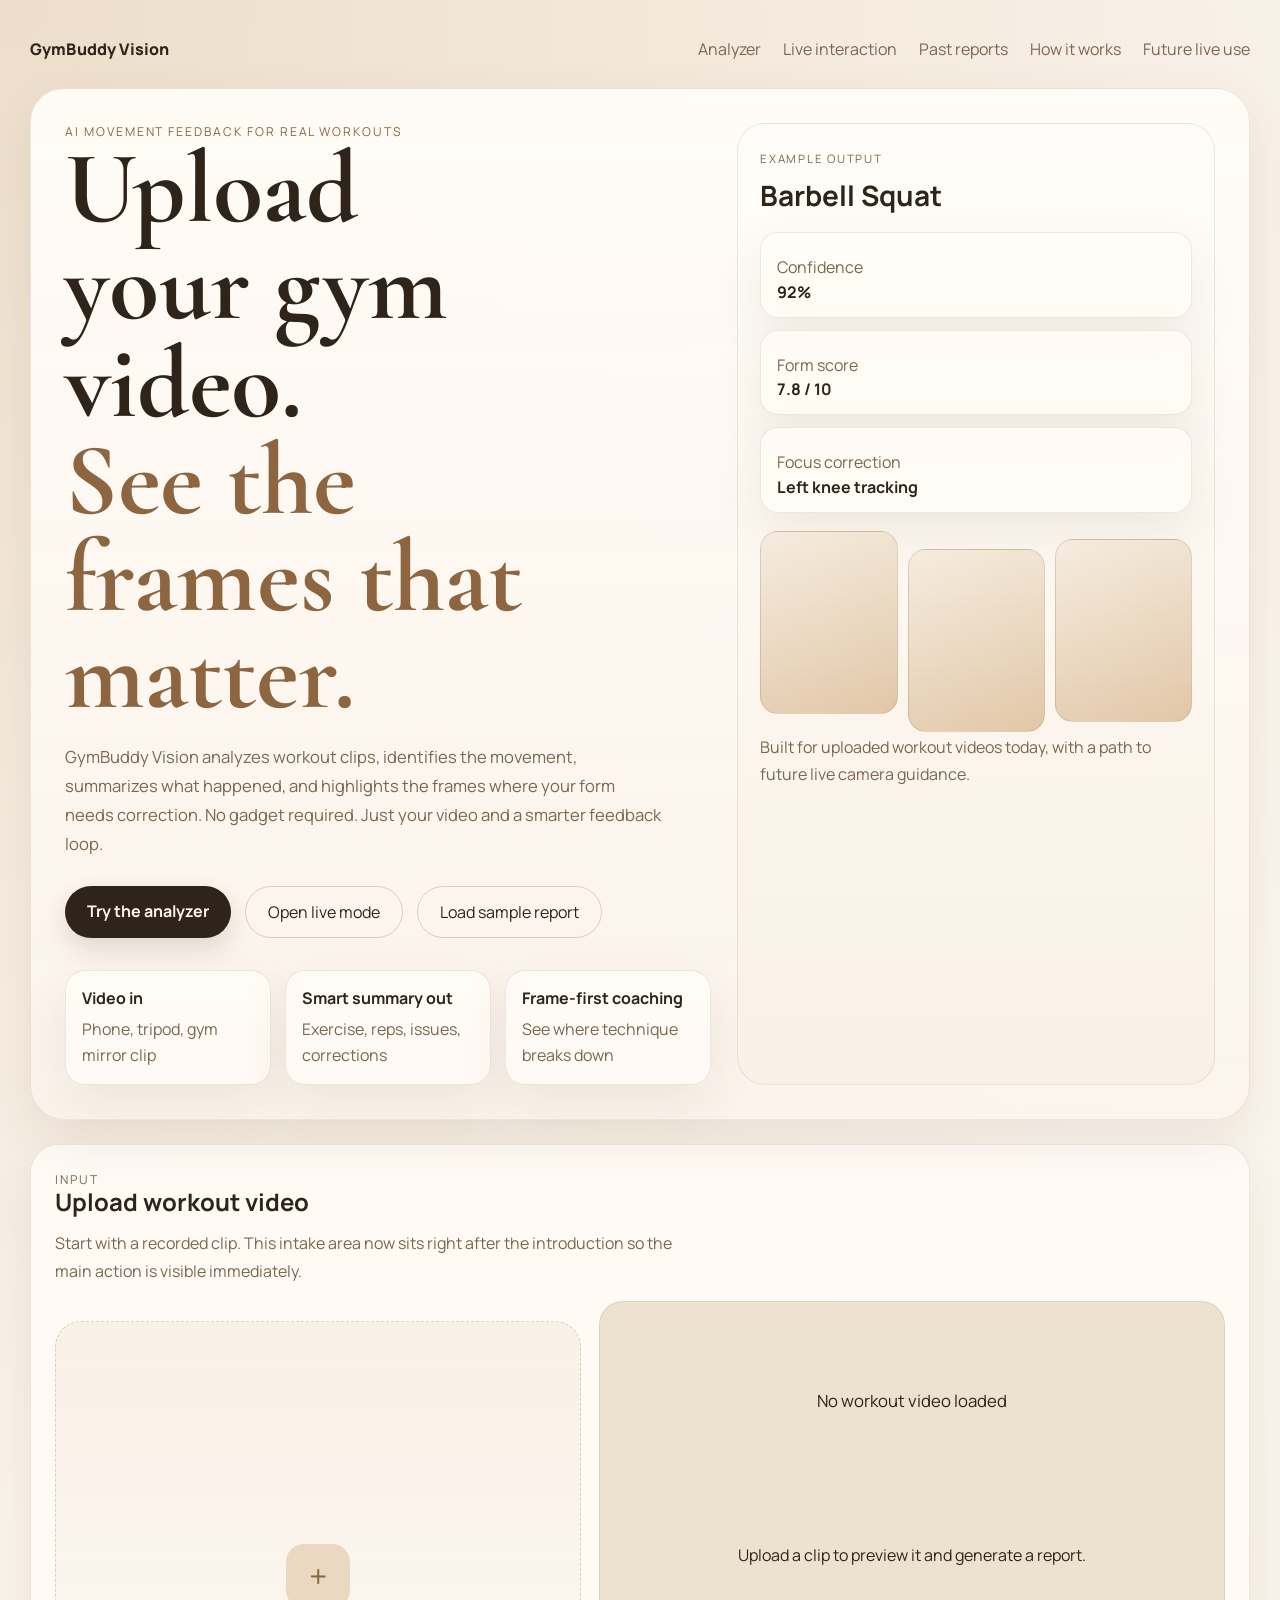
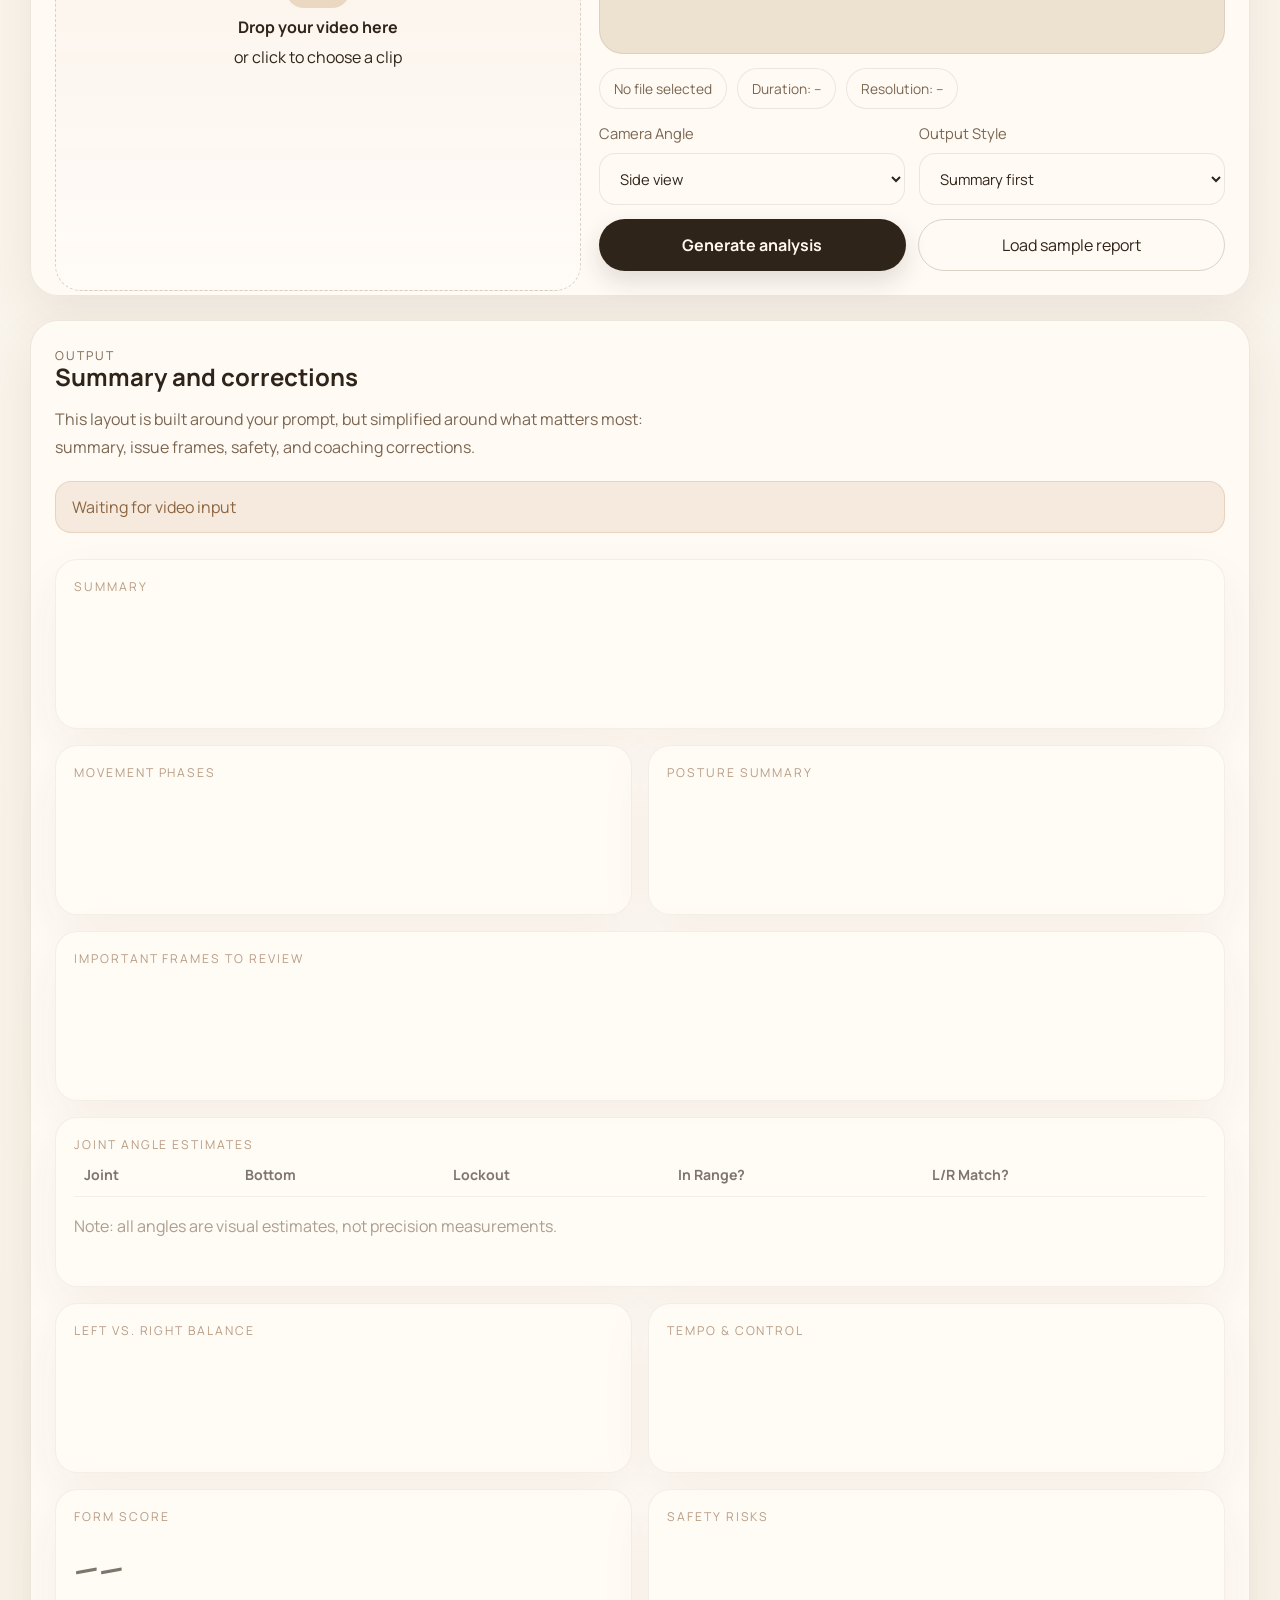
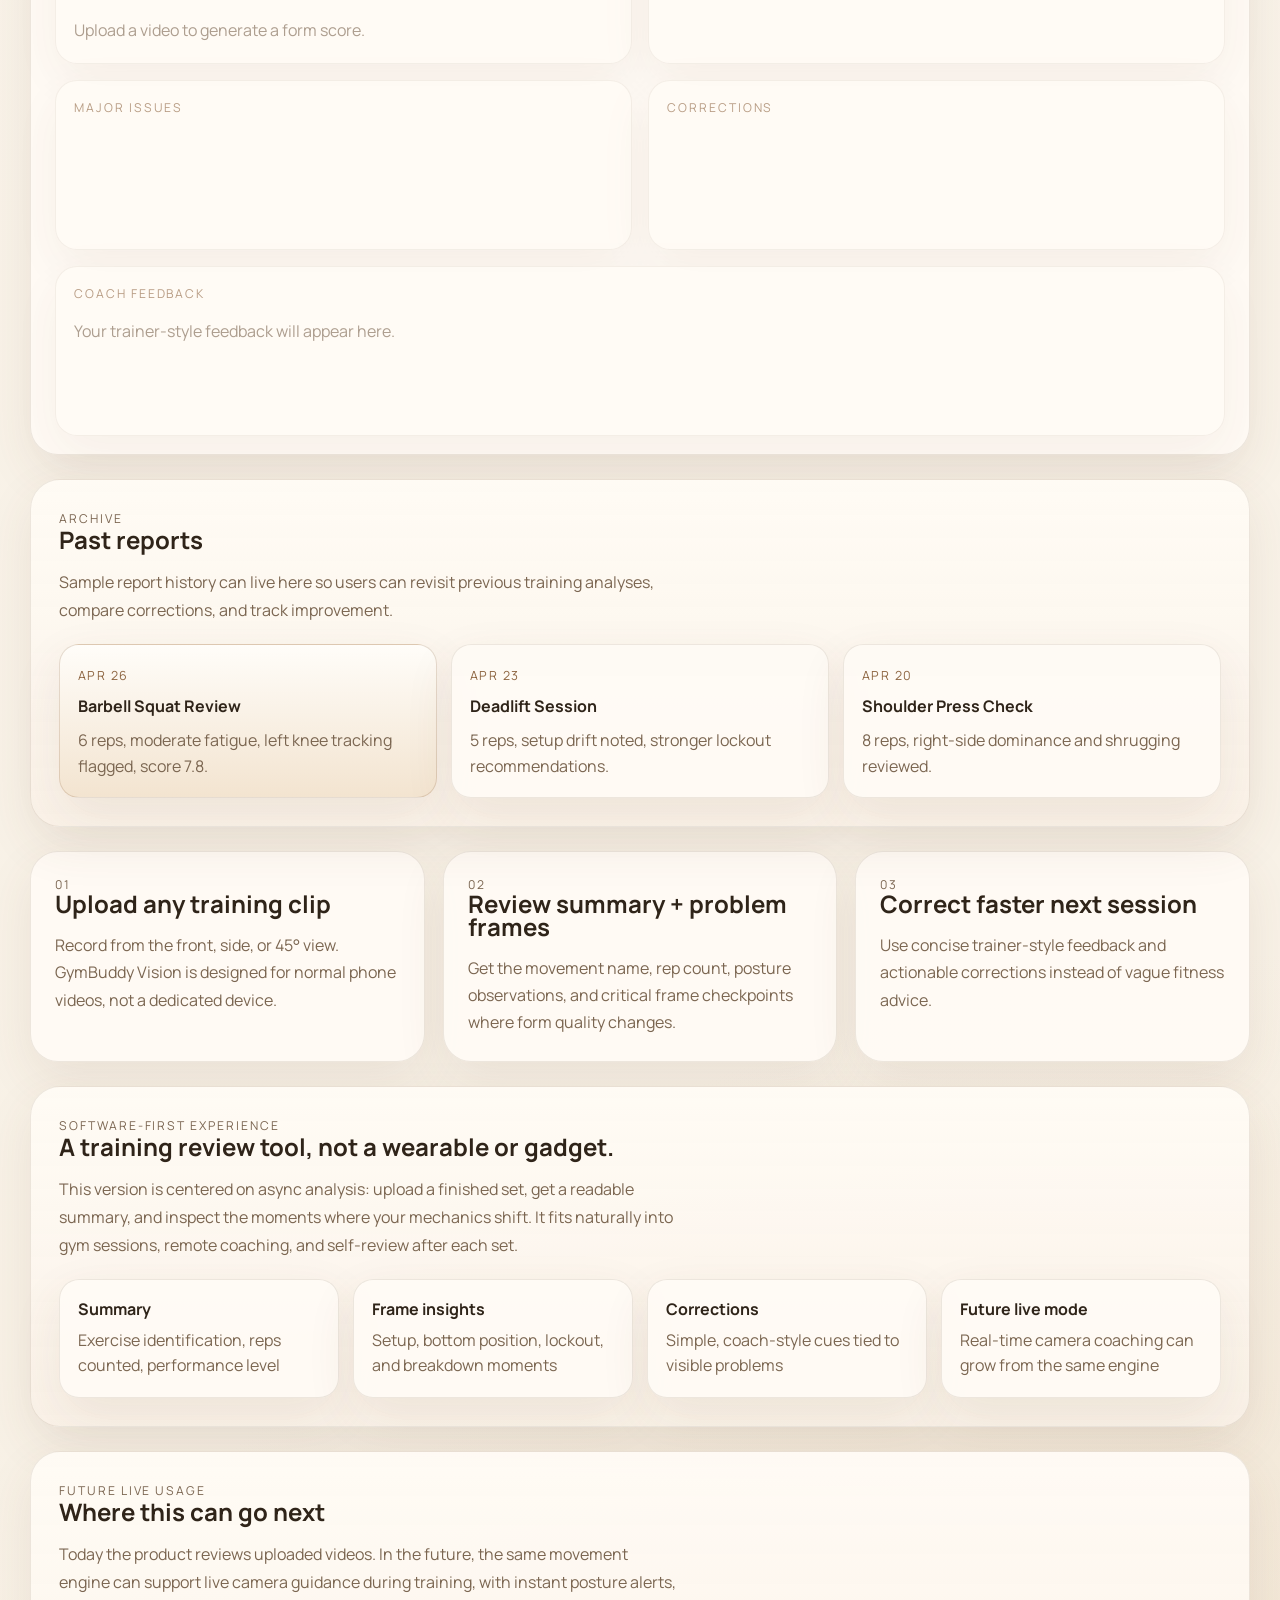
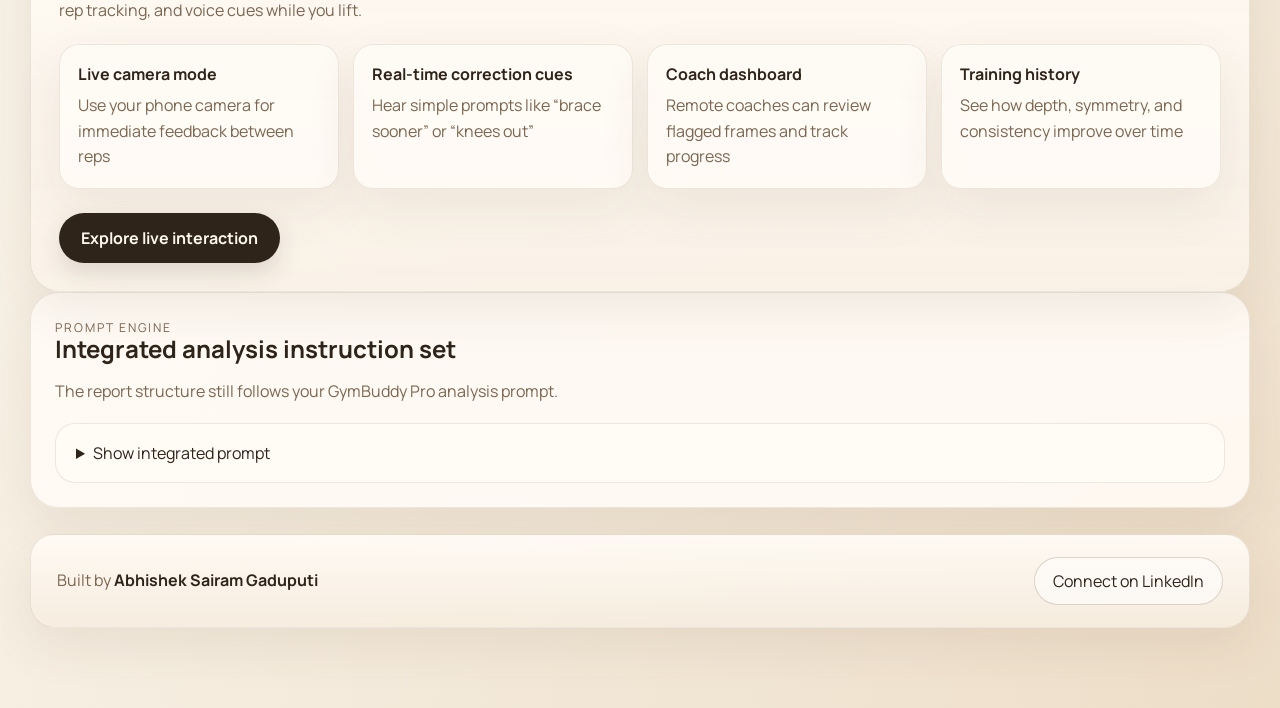
==== commit d3aeae50: "Refine deployment flow and polish project presentation" ====
--- a/index.html
+++ b/index.html
@@ -396,6 +396,20 @@
           </details>
         </section>
       </main>
+
+      <footer class="site-footer">
+        <p class="site-footer-copy">
+          Built by <strong>Abhishek Sairam Gaduputi</strong>
+        </p>
+        <a
+          class="site-footer-link"
+          href="https://www.linkedin.com/in/abhishek-sairam-gaduputi-23899b175/"
+          target="_blank"
+          rel="noreferrer"
+        >
+          Connect on LinkedIn
+        </a>
+      </footer>
     </div>
 
     <script src="./app.js"></script>
--- a/styles.css
+++ b/styles.css
@@ -691,6 +691,39 @@
   color: var(--text);
 }
 
+.exercise-spec-card {
+  display: grid;
+  gap: 14px;
+  background: linear-gradient(180deg, rgba(255, 252, 248, 0.98), rgba(244, 236, 226, 0.96));
+}
+
+.exercise-spec-grid {
+  display: grid;
+  grid-template-columns: repeat(2, 1fr);
+  gap: 12px;
+}
+
+.exercise-spec-grid article {
+  padding: 14px;
+  border-radius: 16px;
+  border: 1px solid rgba(36, 50, 77, 0.1);
+  background: rgba(255, 255, 255, 0.58);
+}
+
+.exercise-spec-grid span {
+  display: block;
+  color: var(--clinical-soft);
+  font-size: 0.82rem;
+}
+
+.exercise-spec-grid strong {
+  display: block;
+  margin-top: 8px;
+  color: var(--clinical);
+  font-size: 1rem;
+  line-height: 1.35;
+}
+
 .live-status {
   padding: 14px 16px;
   border-radius: 18px;
@@ -883,6 +916,49 @@
   color: var(--muted);
 }
 
+.site-footer {
+  margin-top: 26px;
+  padding: 22px 26px;
+  border: 1px solid var(--line);
+  border-radius: 24px;
+  background: linear-gradient(180deg, rgba(255, 251, 245, 0.94), rgba(246, 236, 223, 0.92));
+  box-shadow: var(--shadow);
+  display: flex;
+  align-items: center;
+  justify-content: space-between;
+  gap: 16px;
+  flex-wrap: wrap;
+}
+
+.site-footer-copy {
+  margin: 0;
+  color: var(--muted);
+  line-height: 1.7;
+}
+
+.site-footer-copy strong {
+  color: var(--text);
+}
+
+.site-footer-link {
+  display: inline-flex;
+  align-items: center;
+  justify-content: center;
+  padding: 12px 18px;
+  border-radius: 999px;
+  border: 1px solid var(--line-strong);
+  color: var(--text);
+  text-decoration: none;
+  background: rgba(255, 255, 255, 0.54);
+  transition: transform 180ms ease, border-color 180ms ease, background 180ms ease;
+}
+
+.site-footer-link:hover {
+  transform: translateY(-2px);
+  border-color: rgba(141, 101, 65, 0.34);
+  background: rgba(255, 255, 255, 0.78);
+}
+
 @keyframes riseIn {
   from {
     opacity: 0;
@@ -949,7 +1025,26 @@
     grid-template-columns: 1fr 1fr;
   }
 
+  .exercise-spec-grid {
+    grid-template-columns: 1fr 1fr;
+  }
+
+  .site-footer {
+    padding: 18px 20px;
+  }
+
   .live-overlay-badge {
     max-width: calc(100% - 32px);
   }
 }
+
+@media (max-width: 560px) {
+  .exercise-spec-grid {
+    grid-template-columns: 1fr;
+  }
+
+  .site-footer {
+    flex-direction: column;
+    align-items: flex-start;
+  }
+}
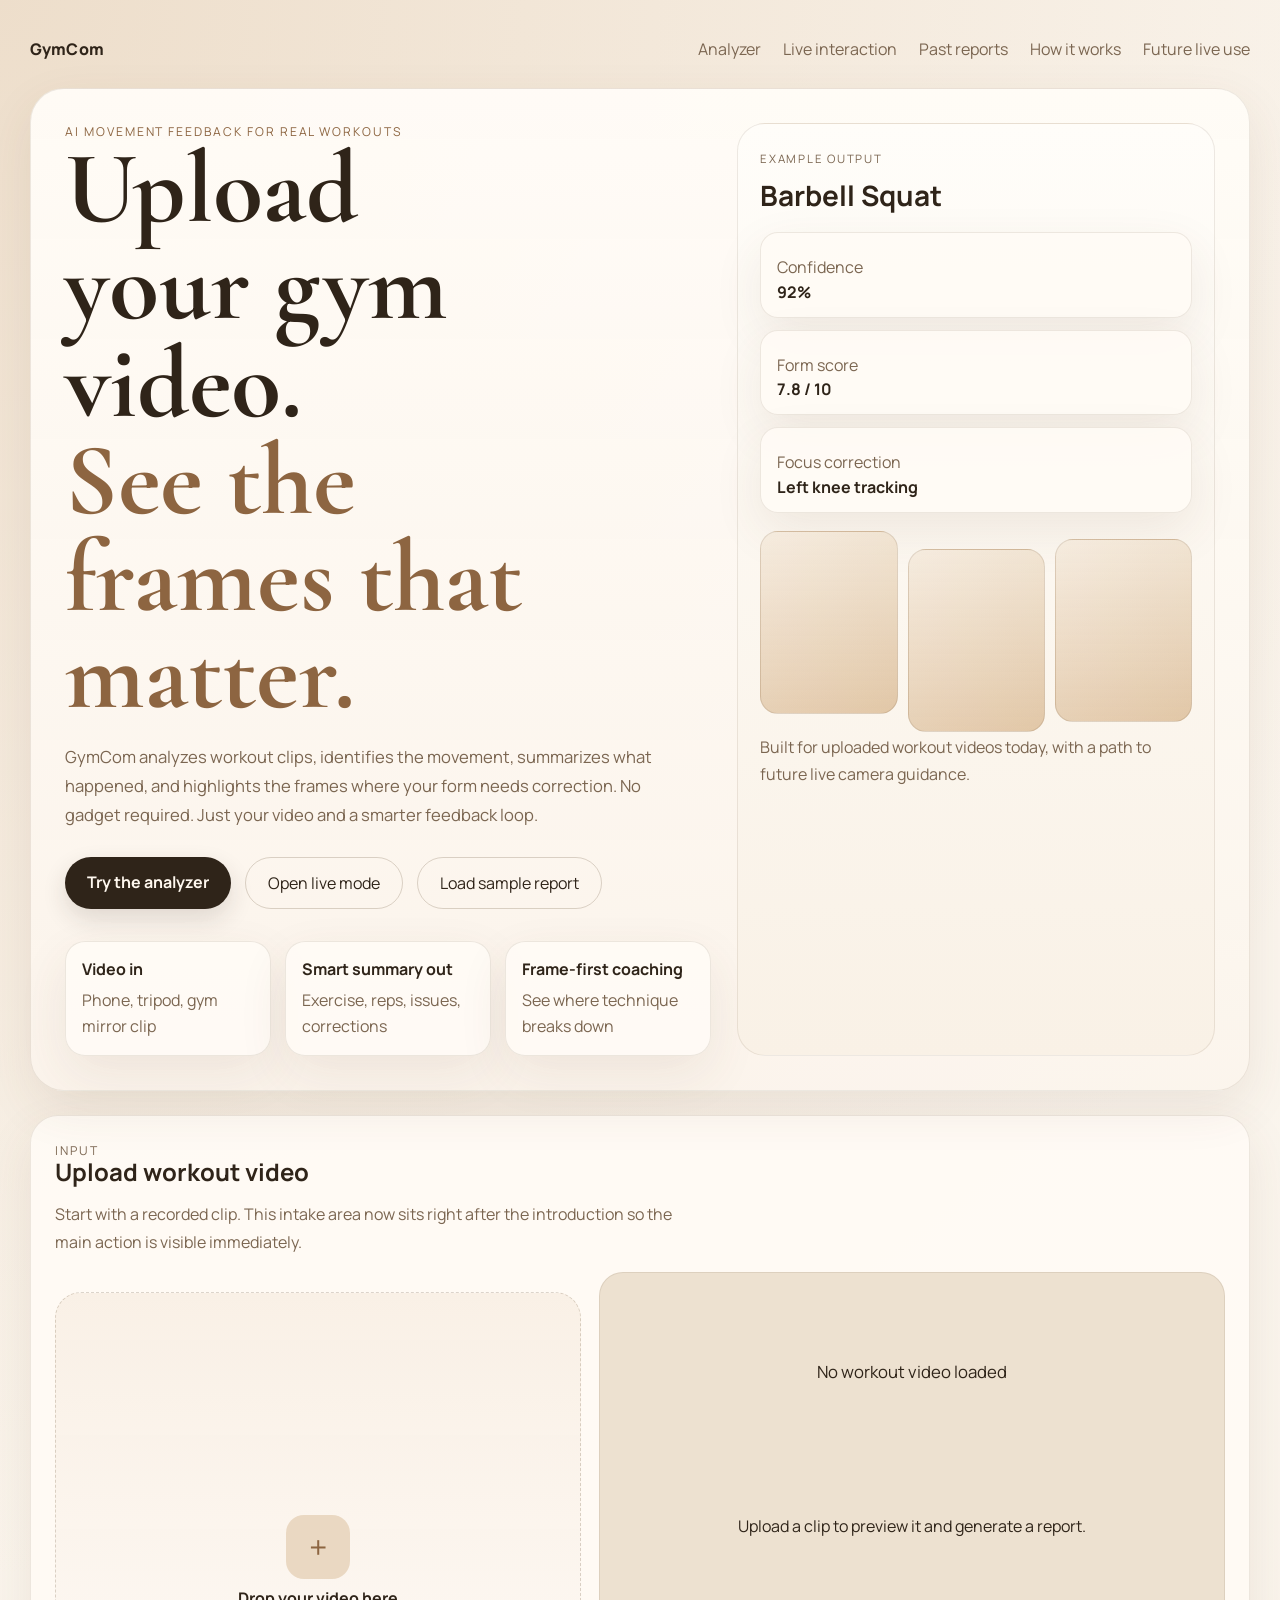
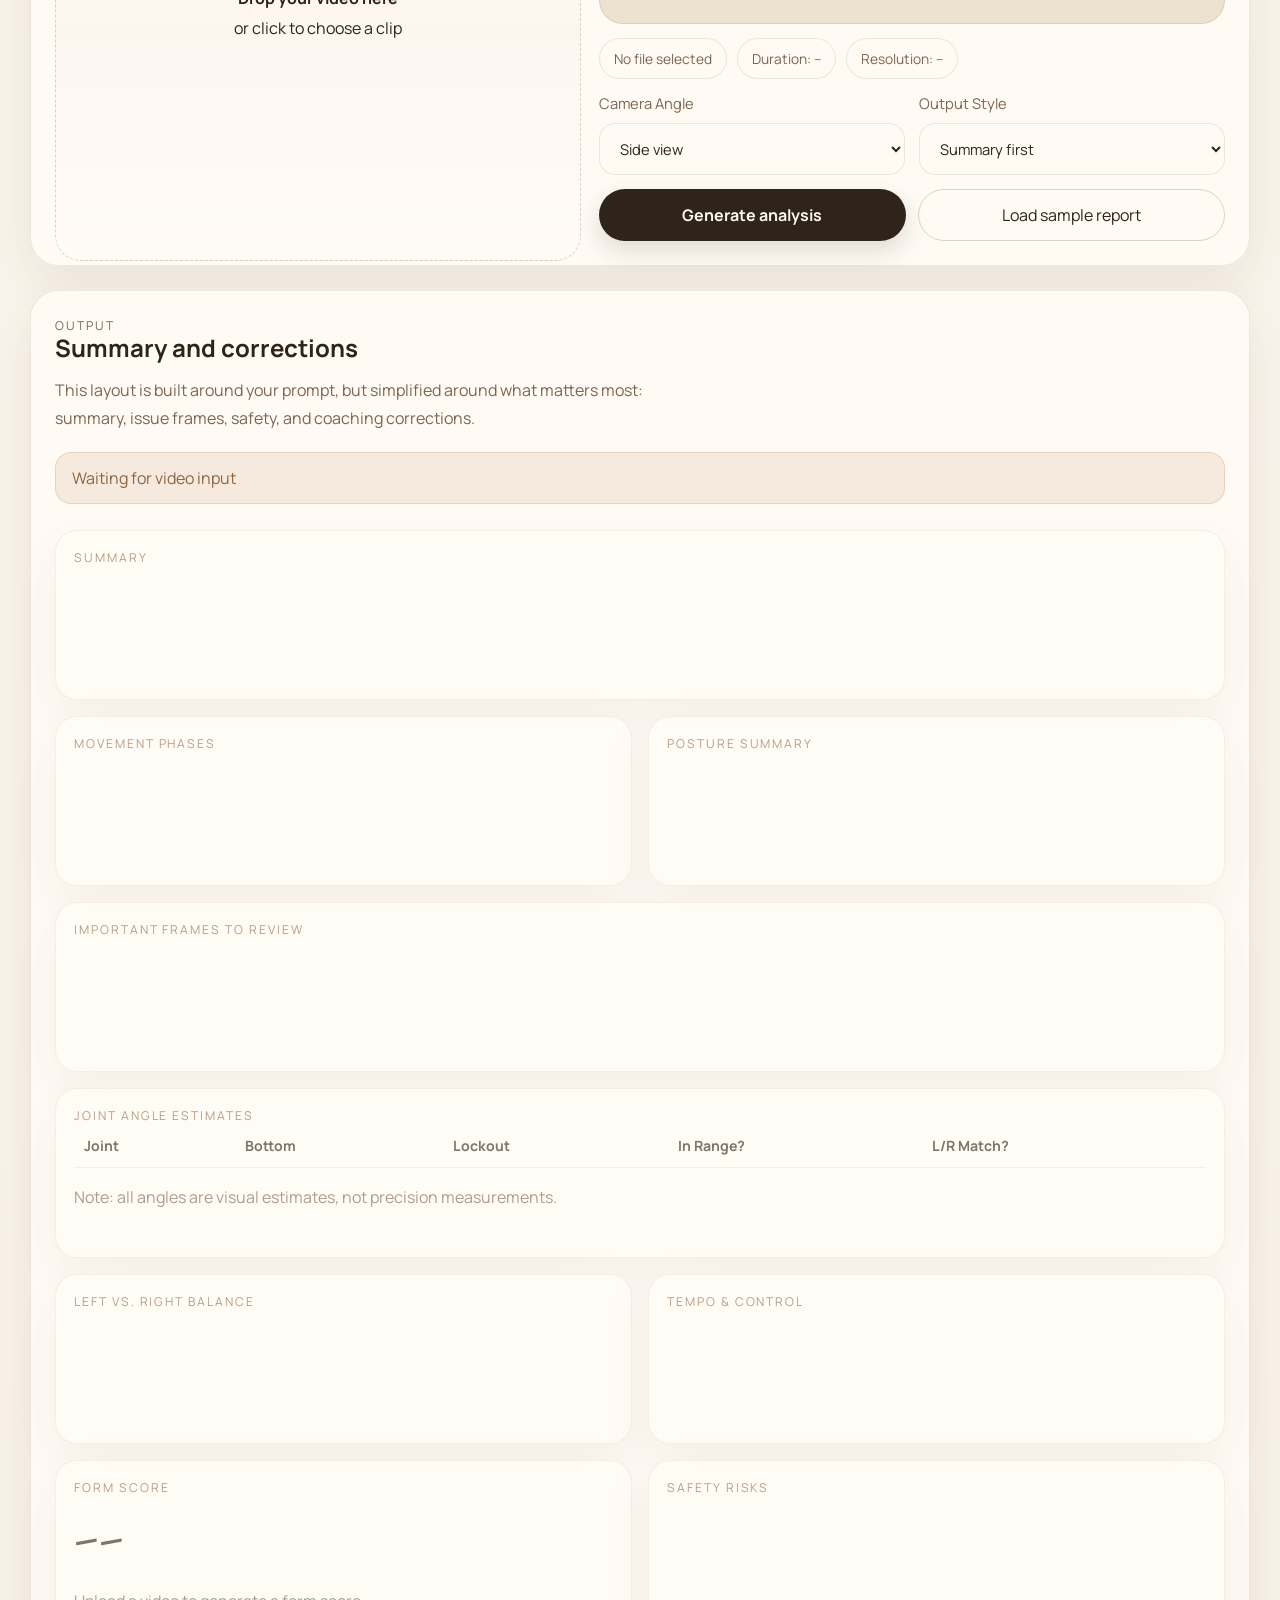
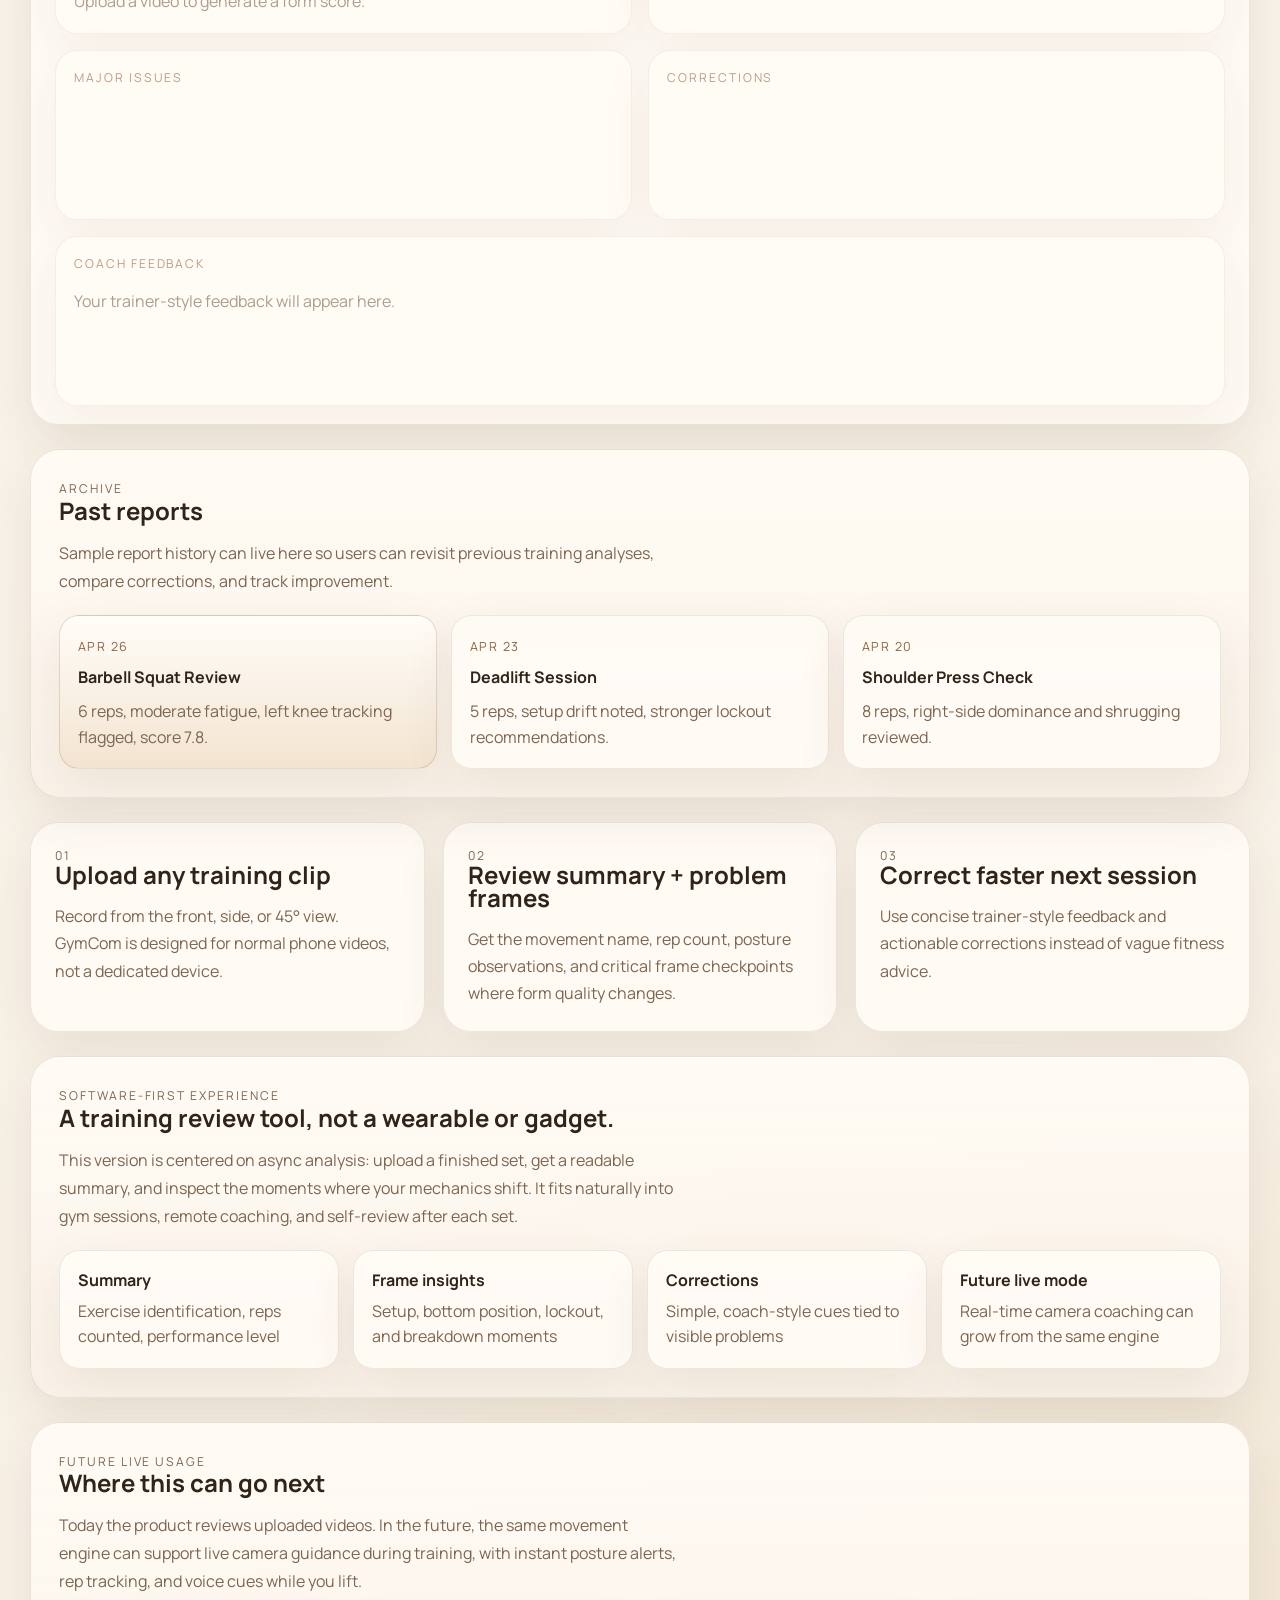
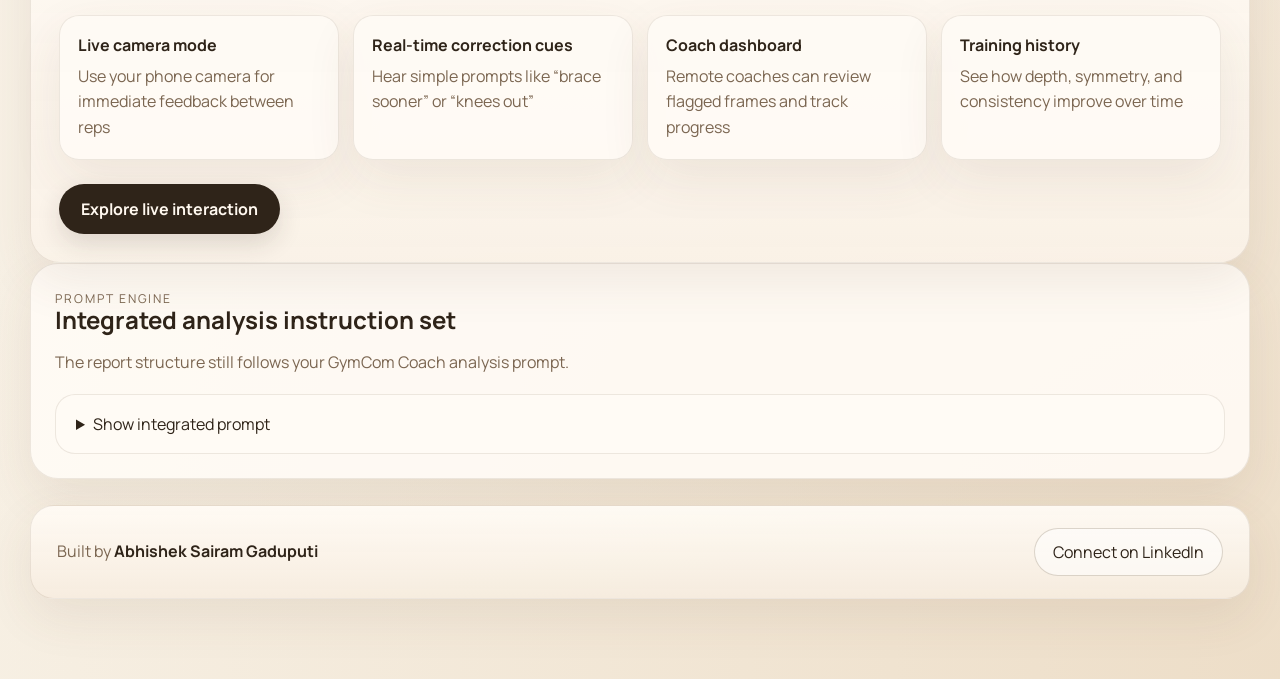
==== commit d5abe5d3: "Rename product to GymCom" ====
--- a/index.html
+++ b/index.html
@@ -3,7 +3,7 @@
   <head>
     <meta charset="UTF-8" />
     <meta name="viewport" content="width=device-width, initial-scale=1.0" />
-    <title>GymBuddy Vision</title>
+    <title>GymCom</title>
     <link rel="preconnect" href="https://fonts.googleapis.com" />
     <link rel="preconnect" href="https://fonts.gstatic.com" crossorigin />
     <link
@@ -15,7 +15,7 @@
   <body>
     <div class="site-shell">
       <header class="topbar">
-        <div class="brand-mark">GymBuddy Vision</div>
+        <div class="brand-mark">GymCom</div>
         <nav class="topnav">
           <a href="#analyzer">Analyzer</a>
           <a href="./live.html">Live interaction</a>
@@ -34,7 +34,7 @@
               <span>See the frames that matter.</span>
             </h1>
             <p class="hero-text">
-              GymBuddy Vision analyzes workout clips, identifies the movement,
+              GymCom analyzes workout clips, identifies the movement,
               summarizes what happened, and highlights the frames where your
               form needs correction. No gadget required. Just your video and a
               smarter feedback loop.
@@ -294,7 +294,7 @@
             <p class="section-tag">01</p>
             <h2>Upload any training clip</h2>
             <p>
-              Record from the front, side, or 45° view. GymBuddy Vision is
+              Record from the front, side, or 45° view. GymCom is
               designed for normal phone videos, not a dedicated device.
             </p>
           </article>
@@ -386,7 +386,7 @@
             <p class="section-tag">Prompt Engine</p>
             <h2>Integrated analysis instruction set</h2>
             <p>
-              The report structure still follows your GymBuddy Pro analysis
+              The report structure still follows your GymCom Coach analysis
               prompt.
             </p>
           </div>
